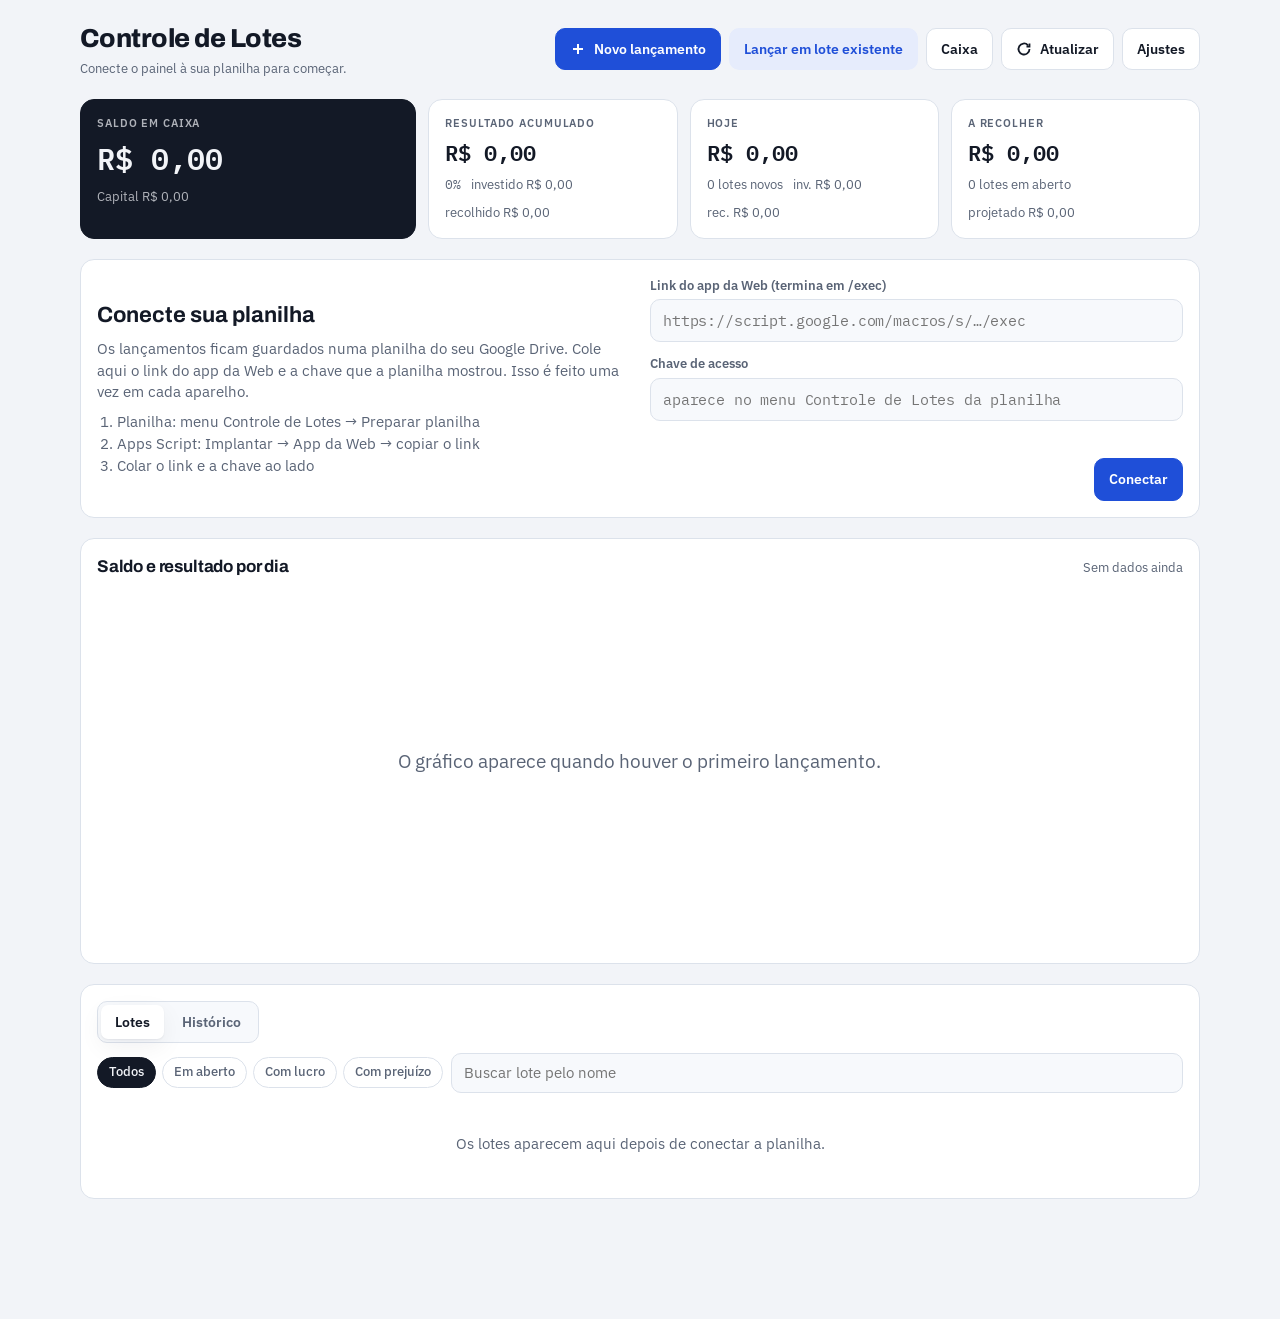
==== index.html @ 52cc8591 "Painel Controle de Lotes (GitHub Pages + Google Planilhas) Co-Authored-By: Claude Opus 5.5 <noreply@" ====
<!doctype html>
<html lang="pt-BR">
<head>
<meta charset="utf-8">
<meta name="viewport" content="width=device-width,initial-scale=1,viewport-fit=cover">
<meta name="theme-color" content="#1F4FD8">
<meta name="apple-mobile-web-app-capable" content="yes">
<meta name="mobile-web-app-capable" content="yes">
<meta name="apple-mobile-web-app-title" content="Lotes">
<title>Controle de Lotes</title>
<link rel="icon" href="data:image/svg+xml,%3Csvg xmlns='http://www.w3.org/2000/svg' viewBox='0 0 32 32'%3E%3Crect width='32' height='32' rx='7' fill='%231F4FD8'/%3E%3Cpath d='M7 22l6-6 4 4 8-9' fill='none' stroke='white' stroke-width='3' stroke-linecap='round' stroke-linejoin='round'/%3E%3C/svg%3E">
<link rel="preconnect" href="https://fonts.googleapis.com">
<link rel="stylesheet" href="https://fonts.googleapis.com/css2?family=Archivo:wght@600;700;800&family=IBM+Plex+Mono:wght@500;600&family=IBM+Plex+Sans:wght@400;500;600&display=swap">
<style>
:root{color-scheme:light;padding-top:env(safe-area-inset-top,0px);padding-bottom:env(safe-area-inset-bottom,0px)}
body{margin:0;font:14px/1.45 system-ui,-apple-system,"Segoe UI",Roboto,sans-serif}
img{max-width:100%}
[hidden]{display:none!important}
a.btn{text-decoration:none;color:var(--ink)}
button:disabled{opacity:.55;cursor:default}

/* Layout: painel de operação — faixa de números no topo, gráfico de caixa, depois lista de lotes / histórico. Ações fixas no rodapé no celular. */
:root{
  --bg:#F2F4F8; --surface:#FFFFFF; --surface-2:#F7F9FC; --ink:#131926; --muted:#5A6476; --line:#DCE2EB;
  --accent:#1F4FD8; --accent-ink:#FFFFFF; --accent-soft:#E6ECFC;
  --pos:#0E865B; --pos-soft:#E2F4EC; --neg:#C5352B; --neg-soft:#FBE8E6; --warn:#A86A12; --warn-soft:#FBF0DC;
  --shadow:0 1px 2px rgba(19,25,38,.06),0 8px 24px rgba(19,25,38,.06);
  --f-display:"Archivo","Helvetica Neue",Arial,sans-serif;
  --f-body:"IBM Plex Sans",-apple-system,"Segoe UI",Roboto,sans-serif;
  --f-num:"IBM Plex Mono",ui-monospace,"SFMono-Regular",Menlo,monospace;
}
@media (prefers-color-scheme:dark){:root:not([data-theme="light"]){
  --bg:#0D1118; --surface:#151B25; --surface-2:#1A212D; --ink:#E6EAF2; --muted:#98A2B5; --line:#273041;
  --accent:#7091FF; --accent-ink:#0D1118; --accent-soft:#1C2744;
  --pos:#3CC690; --pos-soft:#14301F; --neg:#FF6E60; --neg-soft:#3A1A17; --warn:#E3AA45; --warn-soft:#352814;
  --shadow:0 1px 2px rgba(0,0,0,.3),0 8px 24px rgba(0,0,0,.25); color-scheme:dark}}
:root[data-theme="dark"]{
  --bg:#0D1118; --surface:#151B25; --surface-2:#1A212D; --ink:#E6EAF2; --muted:#98A2B5; --line:#273041;
  --accent:#7091FF; --accent-ink:#0D1118; --accent-soft:#1C2744;
  --pos:#3CC690; --pos-soft:#14301F; --neg:#FF6E60; --neg-soft:#3A1A17; --warn:#E3AA45; --warn-soft:#352814;
  --shadow:0 1px 2px rgba(0,0,0,.3),0 8px 24px rgba(0,0,0,.25); color-scheme:dark}
*{box-sizing:border-box}
html,body{background:var(--bg)}
body{color:var(--ink);font-family:var(--f-body);font-size:15px;line-height:1.45;
  padding-left:max(16px,env(safe-area-inset-left,0px));padding-right:max(16px,env(safe-area-inset-right,0px))}
.wrap{max-width:1120px;margin:0 auto;padding-block:20px 120px;display:flex;flex-direction:column;gap:20px}
.num{font-family:var(--f-num);font-variant-numeric:tabular-nums;letter-spacing:-.01em}
.pos{color:var(--pos)} .neg{color:var(--neg)} .muted{color:var(--muted)}
button,input,select{font:inherit;color:inherit}
button{cursor:pointer}
:focus-visible{outline:2px solid var(--accent);outline-offset:2px}

/* header */
header.top{display:flex;align-items:center;justify-content:space-between;gap:12px;flex-wrap:wrap}
.brand h1{font-family:var(--f-display);font-weight:800;font-size:26px;letter-spacing:-.02em;margin:0;text-wrap:balance}
.brand p{margin:2px 0 0;color:var(--muted);font-size:13px}
.actions{display:flex;gap:8px;flex-wrap:wrap}
.btn{border:1px solid var(--line);background:var(--surface);border-radius:10px;padding:10px 14px;font-weight:600;font-size:14px;display:inline-flex;align-items:center;gap:8px;white-space:nowrap}
.btn:hover{border-color:var(--muted)}
.btn.primary{background:var(--accent);border-color:var(--accent);color:var(--accent-ink)}
.btn.primary:hover{filter:brightness(1.08)}
.btn.soft{background:var(--accent-soft);border-color:transparent;color:var(--accent)}
.btn.ghost{background:transparent;border-color:transparent;color:var(--muted)}
.btn.small{padding:6px 10px;font-size:13px;border-radius:8px}
.btn.danger{color:var(--neg);border-color:var(--neg)}
.btn svg{width:16px;height:16px}
.desk-only{display:flex}
@media (max-width:720px){.desk-only{display:none}}

/* KPI band */
.band{display:grid;grid-template-columns:1.35fr 1fr 1fr 1fr;gap:12px}
@media (max-width:900px){.band{grid-template-columns:1fr 1fr}}
.kpi{background:var(--surface);border:1px solid var(--line);border-radius:14px;padding:16px;display:flex;flex-direction:column;gap:6px;min-width:0}
.kpi .lbl{font-size:11px;text-transform:uppercase;letter-spacing:.08em;color:var(--muted);font-weight:600}
.kpi .val{font-family:var(--f-num);font-variant-numeric:tabular-nums;font-size:22px;font-weight:600;overflow-wrap:anywhere}
.kpi .sub{font-size:12.5px;color:var(--muted);display:flex;gap:10px;flex-wrap:wrap}
.kpi.hero{background:var(--ink);color:var(--bg);border-color:var(--ink)}
.kpi.hero .lbl,.kpi.hero .sub{color:color-mix(in srgb,var(--bg) 70%,transparent)}
.kpi.hero .val{font-size:30px}
@media (max-width:900px){.kpi.hero{grid-column:1/-1}}
.pill{display:inline-flex;align-items:center;gap:5px;font-size:11.5px;font-weight:600;padding:3px 8px;border-radius:99px;white-space:nowrap}
.pill::before{content:"";width:6px;height:6px;border-radius:50%;background:currentColor}
.p-pos{background:var(--pos-soft);color:var(--pos)} .p-neg{background:var(--neg-soft);color:var(--neg)}
.p-warn{background:var(--warn-soft);color:var(--warn)} .p-mut{background:var(--surface-2);color:var(--muted);border:1px solid var(--line)}
.p-acc{background:var(--accent-soft);color:var(--accent)}


@media (max-width:900px){.band .kpi:last-child{grid-column:1/-1}}
@media (max-width:520px){.kpi .val{font-size:18px;white-space:nowrap}.kpi.hero .val{font-size:28px}.kpi{padding:14px}}
/* panels */
.panel{background:var(--surface);border:1px solid var(--line);border-radius:14px;padding:16px;min-width:0}
.panel-h{display:flex;align-items:baseline;justify-content:space-between;gap:12px;flex-wrap:wrap;margin-bottom:10px}
.panel-h h2{font-family:var(--f-display);font-size:17px;font-weight:700;margin:0;letter-spacing:-.01em}
.caption{font-size:13px;color:var(--muted)}
.caption b{color:var(--ink);font-weight:600}
#chart{width:100%;height:auto;display:block;touch-action:pan-y}
#chart text{font-family:var(--f-num);font-size:10.5px;fill:var(--muted)}

/* tabs + filters */
.tabs{display:flex;gap:4px;background:var(--surface-2);border:1px solid var(--line);border-radius:10px;padding:3px}
.tabs button{border:0;background:transparent;padding:7px 14px;border-radius:7px;font-weight:600;font-size:14px;color:var(--muted)}
.tabs button[aria-selected="true"]{background:var(--surface);color:var(--ink);box-shadow:var(--shadow)}
.toolbar{display:flex;gap:8px;flex-wrap:wrap;align-items:center;margin-bottom:12px}
.chips{display:flex;gap:6px;flex-wrap:wrap}
.chip{border:1px solid var(--line);background:var(--surface);border-radius:99px;padding:5px 11px;font-size:13px;font-weight:500;color:var(--muted)}
.chip[aria-pressed="true"]{background:var(--ink);border-color:var(--ink);color:var(--bg)}
.search{flex:1;min-width:160px;border:1px solid var(--line);background:var(--surface-2);border-radius:10px;padding:8px 12px}

/* lote rows */
.lotes{display:flex;flex-direction:column}
.lote{display:grid;grid-template-columns:minmax(0,1.4fr) minmax(0,1.6fr) 120px 110px;gap:14px;align-items:center;padding:12px 4px;border-top:1px solid var(--line);background:none;border-left:0;border-right:0;border-bottom:0;text-align:left;width:100%}
.lote:first-child{border-top:0}
.lote:hover{background:var(--surface-2)}
.lote .nm{font-family:var(--f-num);font-weight:600;font-size:15px;overflow-wrap:anywhere}
.lote .meta{font-size:12.5px;color:var(--muted)}
.flow{display:flex;flex-direction:column;gap:6px;min-width:0}
.flow .nums{display:flex;justify-content:space-between;gap:8px;font-size:13px}
.bar{height:6px;border-radius:99px;background:var(--surface-2);border:1px solid var(--line);overflow:hidden;position:relative}
.bar i{position:absolute;inset:0 auto 0 0;background:var(--accent);border-radius:99px}
.bar i.over{background:var(--pos)}
.bar i.fc{background:repeating-linear-gradient(45deg,var(--warn) 0 4px,transparent 4px 7px);opacity:.7}
.lote .res{text-align:right;font-family:var(--f-num);font-weight:600}
.lote .res small{display:block;font-size:11.5px;font-weight:500;color:var(--muted)}
.lote .st{text-align:right}
@media (max-width:720px){
  .lote{grid-template-columns:minmax(0,1fr) auto;row-gap:8px}
  .lote .flow{grid-column:1/-1;order:3}
  .lote .st{order:2}
  .lote .res{display:none}
}

/* history */
.day{border-top:1px solid var(--line);padding-top:10px;margin-top:10px}
.day:first-child{border-top:0;margin-top:0;padding-top:0}
.day-h{display:flex;justify-content:space-between;gap:8px;flex-wrap:wrap;align-items:baseline;margin-bottom:6px}
.day-h strong{font-family:var(--f-num);font-size:14px;letter-spacing:.04em}
.day-h span{font-size:12.5px;color:var(--muted)}
.ent{display:grid;grid-template-columns:110px minmax(0,1fr) auto auto;gap:10px;align-items:center;padding:7px 0;font-size:14px}
.ent .who{min-width:0;overflow-wrap:anywhere}
.ent .who b{font-family:var(--f-num);font-weight:600}
.ent .who span{color:var(--muted);font-size:12.5px}
.ent .v{font-family:var(--f-num);font-weight:600;text-align:right;white-space:nowrap}
.ent .ops{display:flex;gap:4px;justify-content:flex-end}
.ent.prev{opacity:.85}
.ent.prev .v{font-style:italic}
@media (max-width:620px){.ent{grid-template-columns:minmax(0,1fr) auto}.ent .tp{grid-column:1/-1}.ent .ops{grid-column:1/-1}}

.empty{padding:28px 12px;text-align:center;color:var(--muted)}
.empty h3{font-family:var(--f-display);color:var(--ink);margin:0 0 6px;font-size:18px}
.empty p{margin:0 auto 14px;max-width:44ch}
.welcome{display:grid;grid-template-columns:1fr 1fr;gap:20px;align-items:center}
@media (max-width:720px){.welcome{grid-template-columns:1fr}}
.welcome h2{font-family:var(--f-display);font-size:22px;margin:0 0 6px}
.welcome ol{margin:8px 0 0;padding-left:20px;color:var(--muted)}
.notice{border:1px solid var(--warn);background:var(--warn-soft);color:var(--ink);border-radius:12px;padding:10px 14px;font-size:14px}

/* forms / modal */
.overlay{position:fixed;inset:0;background:color-mix(in srgb,#000 45%,transparent);display:flex;align-items:center;justify-content:center;z-index:50;
  padding:max(16px,env(safe-area-inset-top,0px)) max(16px,env(safe-area-inset-right,0px)) max(16px,env(safe-area-inset-bottom,0px)) max(16px,env(safe-area-inset-left,0px))}
.sheet{background:var(--surface);border-radius:16px;width:100%;max-width:520px;max-height:100%;overflow:auto;box-shadow:0 20px 60px rgba(0,0,0,.3);border:1px solid var(--line)}
@media (max-width:620px){.overlay{align-items:flex-end;padding:0}.sheet{border-radius:18px 18px 0 0;max-height:92%;padding-bottom:env(safe-area-inset-bottom,0px)}}
.sheet-h{display:flex;justify-content:space-between;align-items:center;gap:8px;padding:16px 18px 6px}
.sheet-h h2{font-family:var(--f-display);font-size:19px;margin:0}
.sheet-b{padding:8px 18px 18px;display:flex;flex-direction:column;gap:14px}
.field{display:flex;flex-direction:column;gap:5px;min-width:0}
.field label,.field .lab{font-size:12.5px;font-weight:600;color:var(--muted)}
.field input,.field select{border:1px solid var(--line);background:var(--surface-2);border-radius:10px;padding:10px 12px;width:100%;min-width:0}
.field input.num{font-family:var(--f-num)}
.row2{display:grid;grid-template-columns:1fr 1fr;gap:10px}
.seg{display:flex;background:var(--surface-2);border:1px solid var(--line);border-radius:10px;padding:3px;gap:3px}
.seg label{position:relative;flex:1;text-align:center;padding:8px 6px;border-radius:7px;font-weight:600;font-size:13.5px;color:var(--muted);cursor:pointer}
.seg input{position:absolute;opacity:0;pointer-events:none}
.seg label:has(input:checked){background:var(--surface);color:var(--ink);box-shadow:var(--shadow)}
.seg label:has(input:focus-visible){outline:2px solid var(--accent)}
.total{display:flex;justify-content:space-between;align-items:baseline;background:var(--accent-soft);border-radius:10px;padding:10px 12px;font-size:13.5px}
.total b{font-family:var(--f-num);font-size:18px;color:var(--accent)}
.err{color:var(--neg);font-size:13px;min-height:1em}
.hint{font-size:12.5px;color:var(--muted)}
details.opt{border:1px dashed var(--line);border-radius:10px;padding:10px 12px}
details.opt summary{cursor:pointer;font-weight:600;font-size:13.5px}
details.opt[open] summary{margin-bottom:10px}
.sheet-f{display:flex;gap:8px;justify-content:flex-end;flex-wrap:wrap}
.dstats{display:grid;grid-template-columns:repeat(3,1fr);gap:8px}
.dstats div{background:var(--surface-2);border:1px solid var(--line);border-radius:10px;padding:8px 10px;min-width:0}
.dstats span{display:block;font-size:11px;text-transform:uppercase;letter-spacing:.07em;color:var(--muted);font-weight:600}
.dstats b{font-family:var(--f-num);font-size:15px;overflow-wrap:anywhere}

/* mobile action bar + toast */
.mbar{position:fixed;left:0;right:0;bottom:0;z-index:20;display:none;gap:8px;background:var(--surface);border-top:1px solid var(--line);
  padding:10px max(16px,env(safe-area-inset-right,0px)) calc(10px + env(safe-area-inset-bottom,0px)) max(16px,env(safe-area-inset-left,0px))}
.mbar .btn{flex:1;justify-content:center}
@media (max-width:720px){.mbar{display:flex}}
.toast{position:fixed;left:50%;transform:translateX(-50%);bottom:calc(24px + env(safe-area-inset-bottom,0px));z-index:60;background:var(--ink);color:var(--bg);padding:10px 16px;border-radius:10px;font-size:14px;box-shadow:var(--shadow);max-width:calc(100% - 32px)}
@media (max-width:720px){.toast{bottom:calc(80px + env(safe-area-inset-bottom,0px))}}
@media (prefers-reduced-motion:no-preference){.sheet{animation:up .18s ease-out}@keyframes up{from{transform:translateY(12px);opacity:.6}}}
</style>
</head>
<body>

<div class="wrap">
  <header class="top">
    <div class="brand">
      <h1>Controle de Lotes</h1>
      <p id="sub">Abrindo…</p>
    </div>
    <div class="actions">
      <button class="btn primary desk-only" data-act="novo"><svg viewBox="0 0 16 16" fill="none" stroke="currentColor" stroke-width="2"><path d="M8 3v10M3 8h10"/></svg>Novo lançamento</button>
      <button class="btn soft desk-only" data-act="lancar">Lançar em lote existente</button>
      <button class="btn" data-act="caixa">Caixa</button>
      <button class="btn" data-act="sync" aria-label="Atualizar dados da planilha" title="Atualizar"><svg viewBox="0 0 16 16" fill="none" stroke="currentColor" stroke-width="1.8"><path d="M13.5 8a5.5 5.5 0 1 1-1.6-3.9M13.5 2.5v3h-3"/></svg>Atualizar</button>
      <button class="btn" data-act="config" aria-label="Capital inicial, planilha e exportação">Ajustes</button>
    </div>
  </header>

  <div id="notice" class="notice" hidden></div>

  <section class="band" id="band" aria-label="Resumo">
    <div class="kpi hero"><span class="lbl">Saldo em caixa</span><span class="val" id="k-saldo">—</span><span class="sub" id="k-saldo-s">Capital + recolhido − investido</span></div>
    <div class="kpi"><span class="lbl">Resultado acumulado</span><span class="val" id="k-res">—</span><span class="sub" id="k-res-s"></span></div>
    <div class="kpi"><span class="lbl">Hoje</span><span class="val" id="k-hoje">—</span><span class="sub" id="k-hoje-s"></span></div>
    <div class="kpi"><span class="lbl">A recolher</span><span class="val" id="k-prev">—</span><span class="sub" id="k-prev-s"></span></div>
  </section>

  <section class="panel" id="welcome" hidden></section>

  <section class="panel">
    <div class="panel-h"><h2>Saldo e resultado por dia</h2><span class="caption" id="cap">—</span></div>
    <svg id="chart" viewBox="0 0 760 250" role="img" aria-label="Gráfico do saldo em caixa e do resultado de cada dia"></svg>
  </section>

  <section class="panel">
    <div class="panel-h">
      <div class="tabs" role="tablist">
        <button role="tab" id="tab-lotes" aria-selected="true" data-tab="lotes">Lotes</button>
        <button role="tab" id="tab-hist" aria-selected="false" data-tab="hist">Histórico</button>
      </div>
      <span class="caption" id="list-cap"></span>
    </div>
    <div id="view-lotes">
      <div class="toolbar">
        <div class="chips" id="chips">
          <button class="chip" data-f="todos" aria-pressed="true">Todos</button>
          <button class="chip" data-f="aberto" aria-pressed="false">Em aberto</button>
          <button class="chip" data-f="lucro" aria-pressed="false">Com lucro</button>
          <button class="chip" data-f="prej" aria-pressed="false">Com prejuízo</button>
        </div>
        <input class="search" id="q" type="search" placeholder="Buscar lote pelo nome" autocomplete="off">
      </div>
      <div class="lotes" id="lotes"></div>
    </div>
    <div id="view-hist" hidden><div id="hist"></div></div>
  </section>
</div>

<nav class="mbar">
  <button class="btn primary" data-act="novo">Novo lançamento</button>
  <button class="btn soft" data-act="lancar">Lote existente</button>
</nav>

<div id="modal-root"></div>
<div id="toast" class="toast" hidden role="status"></div>

<script>
(() => {
const MES=["JAN","FEV","MAR","ABR","MAI","JUN","JUL","AGO","SET","OUT","NOV","DEZ"];
const $=s=>document.querySelector(s);
const esc=s=>String(s??"").replace(/[&<>"']/g,c=>({"&":"&amp;","<":"&lt;",">":"&gt;",'"':"&quot;","'":"&#39;"}[c]));
const BRL=new Intl.NumberFormat("pt-BR",{style:"currency",currency:"BRL"});
const money=v=>BRL.format(v||0).replace(/ /g," ");
const signed=v=>(v>0?"+":v<0?"−":"")+money(Math.abs(v));
const pct=v=>(v>0?"+":v<0?"−":"")+Math.abs(v*100).toLocaleString("pt-BR",{maximumFractionDigits:1})+"%";
const cls=v=>v>0?"pos":v<0?"neg":"";
function todayISO(){const d=new Date();return d.getFullYear()+"-"+String(d.getMonth()+1).padStart(2,"0")+"-"+String(d.getDate()).padStart(2,"0")}
function addDays(iso,n){const [y,m,d]=iso.split("-").map(Number);const t=new Date(y,m-1,d+n);return t.getFullYear()+"-"+String(t.getMonth()+1).padStart(2,"0")+"-"+String(t.getDate()).padStart(2,"0")}
function dayLbl(iso,withYear){if(!iso)return"—";const [y,m,d]=iso.split("-");const cur=String(new Date().getFullYear());return d+" "+MES[+m-1]+((withYear||y!==cur)?" "+y.slice(2):"")}
function parseMoney(s){s=String(s??"").replace(/[R$\s]/g,"");if(!s)return NaN;if(s.includes(","))s=s.replace(/\./g,"").replace(",",".");return Number(s)}
function parseInt0(s){return Number(String(s??"").replace(/\D/g,""))}
function hhmm(){const d=new Date();return String(d.getHours()).padStart(2,"0")+":"+String(d.getMinutes()).padStart(2,"0")}

/* ---------- conexão com a planilha ---------- */
const store={get(k){try{return localStorage.getItem(k)}catch(_){return null}},set(k,v){try{localStorage.setItem(k,v)}catch(_){}},del(k){try{localStorage.removeItem(k)}catch(_){}}};
const CONN={url:store.get("cl_url")||"",chave:store.get("cl_chave")||""};
const S={config:null,lotes:new Map(),lanc:new Map(),loaded:false,tab:"lotes",filter:"todos",q:"",planilha:"",busy:false,syncedAt:null};

async function api(acao,dados){
  if(!CONN.url||!CONN.chave)throw new Error("Painel ainda não conectado à planilha.");
  let r;
  try{r=await fetch(CONN.url,{method:"POST",body:JSON.stringify({chave:CONN.chave,acao,dados:dados||{}})})}
  catch(_){throw new Error("Sem conexão com a planilha. Verifique a internet e o link do app.")}
  let j;try{j=await r.json()}catch(_){throw new Error("A planilha respondeu de um jeito inesperado. Confira se o link termina em /exec e se o acesso está como “Qualquer pessoa”.")}
  if(!j.ok){const e=new Error(j.erro||"Erro na planilha.");e.codigo=j.codigo;throw e}
  applyData(j.dados);return j;
}
function applyData(d){
  S.config=d.config||null;
  S.lotes=new Map((d.lotes||[]).map(l=>[l.id,l]));
  S.lanc=new Map((d.lanc||[]).map(e=>[e.id,e]));
  S.planilha=d.planilha||"";S.loaded=true;S.syncedAt=hhmm();
  render();
}
async function refresh(silent){
  if(!CONN.url||S.busy)return;
  try{await api("listar")}catch(e){if(!silent)toast(e.message);if(e.codigo==="chave"){S.loaded=false;render()}}
}

/* ---------- toast ---------- */
let tT;function toast(msg,ms){const t=$("#toast");t.textContent=msg;t.hidden=false;clearTimeout(tT);tT=setTimeout(()=>t.hidden=true,ms||2800)}

/* ---------- cálculo ---------- */
function compute(){
  const lots=new Map();
  for(const [id,l] of S.lotes) lots.set(id,{...l,id,inv:0,rec:0,prev:0,rodadas:0,ops:0,last:l.data,ents:[]});
  const T={capital:Number(S.config?.capital)||0,inicio:S.config?.inicio||null,inv:0,rec:0,prev:0,ap:0,ret:0};
  const byDay=new Map();
  const day=d=>{if(!byDay.has(d))byDay.set(d,{inv:0,rec:0,ap:0,ret:0,prev:0,lotes:0});return byDay.get(d)};
  for(const [id,e] of S.lanc){
    const v=Number(e.valor)||0, real=e.status!=="previsto", L=lots.get(e.loteId);
    if(L){L.ents.push({...e,id});if(e.data>L.last)L.last=e.data}
    if(e.tipo==="investimento"){T.inv+=v;day(e.data).inv+=v;if(L){L.inv+=v;L.rodadas++;L.ops+=Number(e.qtd)||0}}
    else if(e.tipo==="recolhimento"){ if(real){T.rec+=v;day(e.data).rec+=v;if(L)L.rec+=v} else {T.prev+=v;day(e.data).prev+=v;if(L)L.prev+=v} }
    else if(e.tipo==="aporte"&&real){T.ap+=v;day(e.data).ap+=v}
    else if(e.tipo==="retirada"&&real){T.ret+=v;day(e.data).ret+=v}
  }
  for(const L of lots.values()){
    L.res=L.rec-L.inv; L.roi=L.inv?L.res/L.inv:0;
    L.st=L.prev>0?"recolher":L.rec===0?"aguardando":L.res>=0?"lucro":"prejuizo";
    L.ents.sort((a,b)=>a.data<b.data?-1:a.data>b.data?1:(a.createdAt||0)-(b.createdAt||0));
    if(L.data) day(L.data).lotes++;
  }
  T.res=T.rec-T.inv; T.roi=T.inv?T.res/T.inv:0; T.saldo=T.capital+T.ap-T.ret-T.inv+T.rec;
  const dates=[...byDay.keys()].sort(); const today=todayISO();
  let start=T.inicio||dates[0]||null; if(dates[0]&&start&&dates[0]<start)start=dates[0];
  const series=[];
  if(start){
    let end=today; const realDates=dates.filter(d=>{const x=byDay.get(d);return x.inv||x.rec||x.ap||x.ret}); if(realDates.length&&realDates[realDates.length-1]>end)end=realDates[realDates.length-1];
    let saldo=T.capital, d=start, guard=0;
    while(d<=end&&guard<4000){const x=byDay.get(d)||{inv:0,rec:0,ap:0,ret:0,prev:0,lotes:0};saldo+=x.ap-x.ret-x.inv+x.rec;series.push({d,res:x.rec-x.inv,saldo,...x});d=addDays(d,1);guard++}
  }
  return {lots,T,byDay,series,today};
}

/* ---------- render ---------- */
const ST={recolher:["A recolher","p-warn"],aguardando:["Aguardando","p-mut"],lucro:["Lucro","p-pos"],prejuizo:["Prejuízo","p-neg"]};
function render(){
  const C=compute(); S.C=C;
  const connected=!!(CONN.url&&CONN.chave);
  const {T,lots,today}=C;
  $("#sub").textContent=!connected?"Conecte o painel à sua planilha para começar.":!S.loaded?"Carregando a planilha…":`${lots.size} ${lots.size===1?"lote":"lotes"} · hoje é ${dayLbl(today,true)} · atualizado às ${S.syncedAt}`;
  $("#k-saldo").textContent=money(T.saldo);
  $("#k-saldo-s").innerHTML=`Capital ${money(T.capital)}${T.ap?` · aportes ${money(T.ap)}`:""}${T.ret?` · retiradas ${money(T.ret)}`:""}`;
  const kr=$("#k-res");kr.textContent=signed(T.res);kr.className="val "+cls(T.res);
  $("#k-res-s").innerHTML=`<span class="num ${cls(T.roi)}">${pct(T.roi)}</span><span>investido ${money(T.inv)}</span><span>recolhido ${money(T.rec)}</span>`;
  const td=C.byDay.get(today)||{inv:0,rec:0,lotes:0};const hr=td.rec-td.inv;
  const kh=$("#k-hoje");kh.textContent=signed(hr);kh.className="val "+cls(hr);
  $("#k-hoje-s").innerHTML=`<span>${td.lotes} ${td.lotes===1?"lote novo":"lotes novos"}</span><span>inv. ${money(td.inv)}</span><span>rec. ${money(td.rec)}</span>`;
  const open=[...lots.values()].filter(l=>l.st==="recolher"||l.st==="aguardando").length;
  $("#k-prev").textContent=money(T.prev);
  $("#k-prev-s").innerHTML=`<span>${open} ${open===1?"lote em aberto":"lotes em aberto"}</span><span>projetado ${money(T.saldo+T.prev)}</span>`;
  renderWelcome(connected,C);
  renderChart(C.series);
  renderLotes(C); renderHist(C);
}

function formConexao(){return `<form id="fx" novalidate style="display:flex;flex-direction:column;gap:12px">
  <div class="field"><label for="x-url">Link do app da Web (termina em /exec)</label><input id="x-url" class="num" placeholder="https://script.google.com/macros/s/…/exec" value="${esc(CONN.url)}" autocomplete="off"></div>
  <div class="field"><label for="x-chave">Chave de acesso</label><input id="x-chave" class="num" placeholder="aparece no menu Controle de Lotes da planilha" value="${esc(CONN.chave)}" autocomplete="off"></div>
  <div class="err" id="x-err"></div><div class="sheet-f"><button class="btn primary" type="submit">Conectar</button></div></form>`}
async function conectar(form){
  const url=form.querySelector("#x-url").value.trim(),chave=form.querySelector("#x-chave").value.trim(),err=form.querySelector("#x-err");
  if(!/^https:\/\/script\.google(usercontent)?\.com\/.+\/exec$/.test(url))return err.textContent="Cole o link do app da Web. Ele começa com https://script.google.com e termina em /exec.",false;
  if(!chave)return err.textContent="Cole a chave de acesso.",false;
  const old={...CONN};CONN.url=url;CONN.chave=chave;
  const btn=form.querySelector("button[type=submit]");btn.disabled=true;btn.textContent="Conectando…";
  try{await api("listar");store.set("cl_url",url);store.set("cl_chave",chave);toast("Painel conectado à planilha");return true}
  catch(e){CONN.url=old.url;CONN.chave=old.chave;err.textContent=e.message;return false}
  finally{btn.disabled=false;btn.textContent="Conectar"}
}

function renderWelcome(connected,C){
  const w=$("#welcome");
  if(!connected){w.hidden=false;w.innerHTML=`<div class="welcome"><div><h2>Conecte sua planilha</h2>
    <p class="muted" style="margin:0">Os lançamentos ficam guardados numa planilha do seu Google Drive. Cole aqui o link do app da Web e a chave que a planilha mostrou. Isso é feito uma vez em cada aparelho.</p>
    <ol><li>Planilha: menu Controle de Lotes → Preparar planilha</li><li>Apps Script: Implantar → App da Web → copiar o link</li><li>Colar o link e a chave ao lado</li></ol></div><div>${formConexao()}</div></div>`;return}
  if(!S.loaded){w.hidden=true;return}
  const noCap=!S.config, noLots=C.lots.size===0;
  if(!noCap&&!noLots){w.hidden=true;return}
  w.hidden=false;
  w.innerHTML=`<div class="welcome"><div><h2>${noCap?"Comece pelo capital inicial":"Agora crie o seu primeiro lote"}</h2>
    <p class="muted" style="margin:0">${noCap?"É o dinheiro com que você começa. Depois disso, cada lote que você criar sai do caixa e cada recolhimento volta para ele.":"Dê um nome ao lote, informe quantas operações e o valor de cada uma. Os recolhimentos você lança depois, escolhendo o lote."}</p>
    <ol><li>Capital inicial</li><li>Novo lançamento: cria o lote com o nome que você quiser</li><li>Lote existente: recolhimento ou nova rodada</li></ol></div>
    <div>${noCap?formCapital(true):`<button class="btn primary" data-act="novo">Criar primeiro lote</button>`}</div></div>`;
}

function renderLotes(C){
  const box=$("#lotes");
  if(!S.loaded){box.innerHTML=`<div class="empty">${CONN.url?"Carregando lotes…":"Os lotes aparecem aqui depois de conectar a planilha."}</div>`;$("#list-cap").textContent="";return}
  let arr=[...C.lots.values()];
  const total=arr.length;
  const f=S.filter,q=S.q.trim().toLowerCase();
  arr=arr.filter(l=>(f==="todos")||(f==="aberto"&&(l.st==="recolher"||l.st==="aguardando"))||(f==="lucro"&&l.rec>0&&l.res>0)||(f==="prej"&&l.rec>0&&l.res<0));
  if(q)arr=arr.filter(l=>String(l.nome).toLowerCase().includes(q));
  arr.sort((a,b)=>a.last<b.last?1:a.last>b.last?-1:(b.createdAt||0)-(a.createdAt||0));
  if(S.tab==="lotes")$("#list-cap").textContent=`${arr.length} de ${total}`;
  if(!total){box.innerHTML=`<div class="empty"><h3>Nenhum lote ainda</h3><p>Use “Novo lançamento” para criar um lote com o nome que você escolher.</p><button class="btn primary" data-act="novo">Novo lançamento</button></div>`;return}
  if(!arr.length){box.innerHTML=`<div class="empty">Nenhum lote nesse filtro.</div>`;return}
  box.innerHTML=arr.map(l=>{
    const max=Math.max(l.inv,l.rec+l.prev,1);
    const wr=Math.min(100,l.rec/max*100), wp=Math.min(100-wr,l.prev/max*100), winv=l.inv/max*100;
    const [stl,stc]=ST[l.st];
    return `<button class="lote" data-lote="${esc(l.id)}">
      <div style="min-width:0"><div class="nm">${esc(l.nome)}</div>
        <div class="meta">${dayLbl(l.data)} · ${l.rodadas} ${l.rodadas===1?"rodada":"rodadas"}${l.ops?` · ${l.ops.toLocaleString("pt-BR")} op.`:""}</div></div>
      <div class="flow"><div class="nums"><span class="muted">Investido <span class="num" style="color:var(--ink)">${money(l.inv)}</span></span><span class="muted">Recolhido <span class="num" style="color:var(--ink)">${money(l.rec)}</span></span></div>
        <div class="bar" title="Recolhido em relação ao investido"><i class="${l.rec>=l.inv&&l.inv>0?"over":""}" style="width:${wr}%"></i>${wp?`<i class="fc" style="left:${wr}%;width:${wp}%"></i>`:""}${l.rec+l.prev>l.inv?`<span style="position:absolute;top:-2px;bottom:-2px;left:${winv}%;width:2px;background:var(--ink)"></span>`:""}</div></div>
      <div class="res ${cls(l.res)}">${l.rec?signed(l.res):"—"}<small>${l.rec?pct(l.roi):"sem retorno"}</small></div>
      <div class="st"><span class="pill ${stc}">${stl}</span></div></button>`}).join("");
}

const TP={investimento:["Investimento","p-acc"],recolhimento:["Recolhimento","p-pos"],aporte:["Aporte","p-mut"],retirada:["Retirada","p-neg"]};
function entRow(e,showLote){
  const L=S.lotes.get(e.loteId);const prev=e.status==="previsto";
  const [tl,tc]=prev?["Previsto","p-warn"]:TP[e.tipo]||["?","p-mut"];
  const sign=(e.tipo==="investimento"||e.tipo==="retirada")?-1:1;
  const det=e.tipo==="investimento"?(e.qtd&&e.valorOp?`${Number(e.qtd).toLocaleString("pt-BR")} × ${money(e.valorOp)}`:"valor total"):e.tipo==="recolhimento"?(prev?"recolhimento previsto":"recolhimento"):(e.obs||"");
  return `<div class="ent ${prev?"prev":""}">
    <span class="tp"><span class="pill ${tc}">${tl}</span></span>
    <div class="who">${showLote?(L?`<b>${esc(L.nome)}</b> `:(e.loteId?`<b class="muted">lote excluído</b> `:"<b>Caixa</b> ")):`<b class="num">${dayLbl(e.data)}</b> `}<span>${esc(det)}${e.obs&&e.tipo!=="aporte"&&e.tipo!=="retirada"?" · "+esc(e.obs):""}</span></div>
    <span class="v ${prev?"":sign>0?"pos":"neg"}">${prev?"":sign>0?"+":"−"}${money(e.valor)}</span>
    <span class="ops">${prev?`<button class="btn small soft" data-act="receber" data-id="${esc(e.id)}">Recebido</button>`:""}<button class="btn small ghost" data-act="del" data-id="${esc(e.id)}">Excluir</button></span></div>`;
}
function renderHist(C){
  const box=$("#hist");
  if(!S.loaded){box.innerHTML=`<div class="empty">${CONN.url?"Carregando histórico…":"O histórico aparece aqui depois de conectar a planilha."}</div>`;return}
  const all=[...S.lanc.values()];
  if(S.tab==="hist")$("#list-cap").textContent=`${all.length} lançamentos`;
  if(!all.length){box.innerHTML=`<div class="empty"><h3>Sem lançamentos</h3><p>Tudo o que você lançar aparece aqui, dia a dia.</p></div>`;return}
  const g=new Map();for(const e of all){if(!g.has(e.data))g.set(e.data,[]);g.get(e.data).push(e)}
  const days=[...g.keys()].sort().reverse();
  box.innerHTML=days.map(d=>{const es=g.get(d).sort((a,b)=>(a.createdAt||0)-(b.createdAt||0));const x=C.byDay.get(d)||{inv:0,rec:0};const r=x.rec-x.inv;
    return `<div class="day"><div class="day-h"><strong>${dayLbl(d,true)}</strong><span>investido ${money(x.inv)} · recolhido ${money(x.rec)} · <b class="num ${cls(r)}">${signed(r)}</b></span></div>${es.map(e=>entRow(e,true)).join("")}</div>`}).join("");
}

/* ---------- gráfico ---------- */
let CH=null;
function compact(v){const a=Math.abs(v);const s=v<0?"−":"";if(a>=1e6)return s+"R$ "+(a/1e6).toLocaleString("pt-BR",{maximumFractionDigits:1})+" mi";if(a>=1e3)return s+"R$ "+(a/1e3).toLocaleString("pt-BR",{maximumFractionDigits:1})+" mil";return s+"R$ "+Math.round(a)}
function renderChart(series){
  const svg=$("#chart");const cw=svg.getBoundingClientRect().width||760;const W=Math.round(Math.max(330,Math.min(760,cw))),H=250,L=84,R=12,T1=14,H1=130,G=22,H2=60;svg.setAttribute("viewBox",`0 0 ${W} ${H}`);
  const data=series.slice(-45);CH={data,L,R,W};
  if(!data.length){svg.innerHTML=`<text x="${W/2}" y="${H/2}" text-anchor="middle" style="font-family:var(--f-body);font-size:13px">O gráfico aparece quando houver o primeiro lançamento.</text>`;$("#cap").textContent="Sem dados ainda";return}
  const n=data.length,iw=W-L-R,step=iw/Math.max(n,1),x=i=>L+step*(i+.5);
  let mn=Math.min(...data.map(p=>p.saldo)),mx=Math.max(...data.map(p=>p.saldo));if(mn===mx){mn-=Math.max(1,Math.abs(mn)*.1);mx+=Math.max(1,Math.abs(mx)*.1)}
  const pad=(mx-mn)*.12;mn-=pad;mx+=pad;const y1=v=>T1+H1-(v-mn)/(mx-mn)*H1;
  const am=Math.max(1,...data.map(p=>Math.abs(p.res)));const z=T1+H1+G+H2/2;const y2=v=>z-v/am*(H2/2);
  const line=data.map((p,i)=>(i?"L":"M")+x(i).toFixed(1)+" "+y1(p.saldo).toFixed(1)).join(" ");
  const area=line+` L${x(n-1).toFixed(1)} ${T1+H1} L${x(0).toFixed(1)} ${T1+H1} Z`;
  const grid=[0,.5,1].map(t=>{const v=mn+(mx-mn)*(1-t);const yy=T1+H1*t;return `<line x1="${L}" x2="${W-R}" y1="${yy}" y2="${yy}" stroke="var(--line)" stroke-dasharray="${t===1?"0":"3 4"}"/><text x="${L-8}" y="${yy+3.5}" text-anchor="end">${compact(v)}</text>`}).join("");
  const bw=Math.max(2,Math.min(14,step*.62));
  const bars=data.map((p,i)=>p.res?`<rect x="${(x(i)-bw/2).toFixed(1)}" y="${Math.min(z,y2(p.res)).toFixed(1)}" width="${bw.toFixed(1)}" height="${Math.max(1,Math.abs(y2(p.res)-z)).toFixed(1)}" rx="2" fill="${p.res>0?"var(--pos)":"var(--neg)"}"/>`:"").join("");
  const idx=(n>=7?[0,Math.floor((n-1)/2),n-1]:[0,n-1]).filter((v,i,a)=>a.indexOf(v)===i);
  const xl=idx.map(i=>`<text x="${x(i)}" y="${H-6}" text-anchor="${n===1?"middle":i===0?"start":i===n-1?"end":"middle"}">${dayLbl(data[i].d)}</text>`).join("");
  const last=data[n-1];
  svg.innerHTML=`<defs><linearGradient id="ga" x1="0" y1="0" x2="0" y2="1"><stop offset="0" stop-color="var(--accent)" stop-opacity=".22"/><stop offset="1" stop-color="var(--accent)" stop-opacity="0"/></linearGradient></defs>
   ${grid}<path d="${area}" fill="url(#ga)"/><path d="${line}" fill="none" stroke="var(--accent)" stroke-width="2.2" stroke-linejoin="round"/>
   <circle cx="${x(n-1)}" cy="${y1(last.saldo)}" r="4.5" fill="var(--accent)" stroke="var(--surface)" stroke-width="2"/>
   <text x="${L-8}" y="${z+3.5}" text-anchor="end">0</text><line x1="${L}" x2="${W-R}" y1="${z}" y2="${z}" stroke="var(--line)"/>
   <text x="${L-8}" y="${T1+H1+G-6}" text-anchor="end" style="font-family:var(--f-body);font-size:9px;letter-spacing:.06em">RESULTADO</text>
   ${bars}${xl}<line id="guide" x1="0" x2="0" y1="${T1}" y2="${T1+H1+G+H2}" stroke="var(--muted)" stroke-dasharray="2 3" visibility="hidden"/>`;
  setCap(n-1);
}
function setCap(i){const p=CH?.data[i];if(!p)return;$("#cap").innerHTML=`<b class="num">${dayLbl(p.d,true)}</b> · saldo <b class="num">${money(p.saldo)}</b> · dia <b class="num ${cls(p.res)}">${signed(p.res)}</b>`}
$("#chart").addEventListener("pointermove",ev=>{if(!CH||!CH.data.length)return;const svg=ev.currentTarget,r=svg.getBoundingClientRect();const vx=(ev.clientX-r.left)/r.width*CH.W;const step=(CH.W-CH.L-CH.R)/CH.data.length;let i=Math.floor((vx-CH.L)/step);i=Math.max(0,Math.min(CH.data.length-1,i));const g=svg.querySelector("#guide");const gx=CH.L+step*(i+.5);g.setAttribute("x1",gx);g.setAttribute("x2",gx);g.setAttribute("visibility","visible");setCap(i)});
let rT;window.addEventListener("resize",()=>{clearTimeout(rT);rT=setTimeout(()=>{if(S.C)renderChart(S.C.series)},150)});
$("#chart").addEventListener("pointerleave",()=>{const g=$("#guide");if(g)g.setAttribute("visibility","hidden");if(CH)setCap(CH.data.length-1)});

/* ---------- formulários ---------- */
function modal(title,body,onMount){
  const root=$("#modal-root");
  root.innerHTML=`<div class="overlay" data-close="1"><div class="sheet" role="dialog" aria-modal="true" aria-labelledby="mt"><div class="sheet-h"><h2 id="mt">${esc(title)}</h2><button class="btn ghost small" data-close="1" aria-label="Fechar">Fechar</button></div><div class="sheet-b">${body}</div></div></div>`;
  onMount&&onMount(root);
  const f=root.querySelector("input:not([type=radio]):not([type=hidden]),select");f&&setTimeout(()=>f.focus(),30);
}
function closeModal(){$("#modal-root").innerHTML=""}
function invFields(prefix){return `
  <div class="seg" role="radiogroup" aria-label="Como informar o valor">
    <label><input type="radio" name="${prefix}-modo" value="ops" checked>Qtd × valor</label>
    <label><input type="radio" name="${prefix}-modo" value="tot">Valor total</label></div>
  <div class="row2" data-modo="ops"><div class="field"><label for="${prefix}-qtd">Qtd de operações</label><input id="${prefix}-qtd" class="num" inputmode="numeric" placeholder="20"></div>
    <div class="field"><label for="${prefix}-vop">Valor por operação</label><input id="${prefix}-vop" class="num" inputmode="decimal" placeholder="20,00"></div></div>
  <div class="field" data-modo="tot" hidden><label for="${prefix}-tot">Valor total investido</label><input id="${prefix}-tot" class="num" inputmode="decimal" placeholder="3.030,00"></div>
  <div class="total"><span>Total investido</span><b id="${prefix}-sum">${money(0)}</b></div>`}
function wireInv(root,prefix){
  const upd=()=>{const m=root.querySelector(`input[name=${prefix}-modo]:checked`).value;root.querySelectorAll("[data-modo]").forEach(el=>el.hidden=el.dataset.modo!==m);root.querySelector(`#${prefix}-sum`).textContent=money(readInv(root,prefix).valor||0)};
  root.querySelectorAll(`input[name=${prefix}-modo],#${prefix}-qtd,#${prefix}-vop,#${prefix}-tot`).forEach(el=>el.addEventListener("input",upd));upd();
}
function readInv(root,prefix){const m=root.querySelector(`input[name=${prefix}-modo]:checked`).value;
  if(m==="tot"){const t=parseMoney(root.querySelector(`#${prefix}-tot`).value);return {modo:m,valor:t>0?t:NaN,qtd:null,valorOp:null}}
  const q=parseInt0(root.querySelector(`#${prefix}-qtd`).value),v=parseMoney(root.querySelector(`#${prefix}-vop`).value);return {modo:m,qtd:q,valorOp:v,valor:q>0&&v>0?Math.round(q*v*100)/100:NaN}}
function dateField(id,label,val){return `<div class="field"><label for="${id}">${label}</label><input id="${id}" type="date" value="${val||todayISO()}"></div>`}
function nameTaken(nome){const k=nome.trim().toLowerCase();for(const l of S.lotes.values())if(String(l.nome).trim().toLowerCase()===k)return true;return false}

async function write(acao,dados,okMsg,btn){
  if(S.busy)return false;
  S.busy=true;let label;if(btn){label=btn.textContent;btn.disabled=true;btn.textContent="Salvando…"}else toast("Salvando na planilha…",8000);
  try{await api(acao,dados);toast(okMsg);return true}
  catch(e){toast(e.message,4500);return false}
  finally{S.busy=false;if(btn&&btn.isConnected){btn.disabled=false;btn.textContent=label}}
}

function openNovo(){
  if(!S.loaded)return toast("Conecte a planilha primeiro.");
  modal("Novo lançamento",`<form id="f" novalidate>
    <div class="field"><label for="n-nome">Nome do lote</label><input id="n-nome" class="num" maxlength="60" placeholder="Ex.: 30OUT-A, Lote grande, Rodada 7" autocomplete="off"><span class="hint">O nome é seu e não pode repetir.</span></div>
    ${dateField("n-data","Data de criação")}
    ${invFields("n")}
    <details class="opt"><summary>Já houve recolhimento? (opcional)</summary>
      <div class="row2"><div class="field"><label for="n-rec">Valor recolhido</label><input id="n-rec" class="num" inputmode="decimal" placeholder="340,00"></div>
      <div class="field"><label for="n-rst">Situação</label><select id="n-rst"><option value="realizado">Já recebido</option><option value="previsto">Previsto</option></select></div></div></details>
    <div class="field"><label for="n-obs">Observação (opcional)</label><input id="n-obs" maxlength="140" autocomplete="off"></div>
    <div class="err" id="n-err"></div>
    <div class="sheet-f"><button type="button" class="btn" data-close="1">Cancelar</button><button class="btn primary" type="submit">Criar lote</button></div></form>`,
  root=>{wireInv(root,"n");root.querySelector("#f").addEventListener("submit",async ev=>{ev.preventDefault();
    const nome=root.querySelector("#n-nome").value.trim(),data=root.querySelector("#n-data").value,inv=readInv(root,"n"),err=root.querySelector("#n-err");
    const recTxt=root.querySelector("#n-rec").value.trim(),rec=parseMoney(recTxt),rst=root.querySelector("#n-rst").value,obs=root.querySelector("#n-obs").value.trim();
    if(!nome)return err.textContent="Dê um nome ao lote.";
    if(nameTaken(nome))return err.textContent=`Já existe um lote chamado “${nome}”. Escolha outro nome.`;
    if(!data)return err.textContent="Informe a data.";
    if(!(inv.valor>0))return err.textContent=inv.modo==="tot"?"Informe o valor total investido.":"Informe a quantidade de operações e o valor de cada uma.";
    if(recTxt&&!(rec>0))return err.textContent="O valor recolhido não é válido.";
    const lancs=[{tipo:"investimento",data,qtd:inv.qtd||null,valorOp:inv.valorOp||null,valor:inv.valor,status:"realizado"}];
    if(rec>0)lancs.push({tipo:"recolhimento",data,valor:rec,status:rst});
    const ok=await write("criarLote",{lote:{nome,data,obs},lancamentos:lancs},`Lote “${nome}” criado`,root.querySelector("button[type=submit]"));
    if(ok)closeModal()})});
}

function loteOptions(sel){
  const C=S.C||compute();const arr=[...C.lots.values()].sort((a,b)=>a.last<b.last?1:a.last>b.last?-1:0);
  const isOpen=l=>l.st==="recolher"||l.st==="aguardando";
  const opt=l=>`<option value="${esc(l.id)}" ${l.id===sel?"selected":""}>${esc(l.nome)} — ${dayLbl(l.data)} · inv. ${money(l.inv)}${l.prev?" · prev. "+money(l.prev):""}</option>`;
  const open=arr.filter(isOpen),rest=arr.filter(l=>!isOpen(l));
  return `<option value="">Escolha o lote…</option>${open.length?`<optgroup label="Em aberto">${open.map(opt).join("")}</optgroup>`:""}${rest.length?`<optgroup label="Demais lotes">${rest.map(opt).join("")}</optgroup>`:""}`;
}
function openLancar(preId){
  if(!S.loaded)return toast("Conecte a planilha primeiro.");
  if(!S.lotes.size){toast("Crie um lote primeiro em “Novo lançamento”.");return openNovo()}
  modal("Lançar em lote existente",`<form id="f" novalidate>
    <div class="field"><label for="l-lote">Lote</label><select id="l-lote">${loteOptions(preId)}</select><span class="hint" id="l-info"></span></div>
    <div class="seg" role="radiogroup" aria-label="Tipo de lançamento">
      <label><input type="radio" name="l-tipo" value="recolhimento" checked>Recolhimento</label>
      <label><input type="radio" name="l-tipo" value="investimento">Nova rodada</label></div>
    ${dateField("l-data","Data")}
    <div data-t="recolhimento" style="display:flex;flex-direction:column;gap:14px">
      <div class="row2"><div class="field"><label for="l-val">Valor recolhido</label><input id="l-val" class="num" inputmode="decimal" placeholder="620,00"></div>
      <div class="field"><label for="l-st">Situação</label><select id="l-st"><option value="realizado">Já recebido</option><option value="previsto">Previsto</option></select></div></div></div>
    <div data-t="investimento" hidden style="display:flex;flex-direction:column;gap:14px">${invFields("l")}<span class="hint">A nova rodada sai do caixa e soma ao investido deste mesmo lote.</span></div>
    <div class="field"><label for="l-obs">Observação (opcional)</label><input id="l-obs" maxlength="140" autocomplete="off"></div>
    <div class="err" id="l-err"></div>
    <div class="sheet-f"><button type="button" class="btn" data-close="1">Cancelar</button><button class="btn primary" type="submit">Lançar</button></div></form>`,
  root=>{wireInv(root,"l");
    const sync=()=>{const t=root.querySelector("input[name=l-tipo]:checked").value;root.querySelectorAll("[data-t]").forEach(el=>{el.hidden=el.dataset.t!==t});
      const id=root.querySelector("#l-lote").value,L=S.C?.lots.get(id);root.querySelector("#l-info").textContent=L?`Investido ${money(L.inv)} · recolhido ${money(L.rec)}${L.prev?" · previsto "+money(L.prev):""} · resultado ${signed(L.res)}`:""};
    root.querySelectorAll("input[name=l-tipo],#l-lote").forEach(el=>el.addEventListener("change",sync));sync();
    root.querySelector("#f").addEventListener("submit",async ev=>{ev.preventDefault();
      const err=root.querySelector("#l-err"),loteId=root.querySelector("#l-lote").value,tipo=root.querySelector("input[name=l-tipo]:checked").value,data=root.querySelector("#l-data").value,obs=root.querySelector("#l-obs").value.trim();
      if(!loteId)return err.textContent="Escolha o lote.";
      if(!data)return err.textContent="Informe a data.";
      let doc;
      if(tipo==="recolhimento"){const v=parseMoney(root.querySelector("#l-val").value);if(!(v>0))return err.textContent="Informe o valor recolhido.";doc={loteId,tipo,data,valor:v,status:root.querySelector("#l-st").value,obs}}
      else{const inv=readInv(root,"l");if(!(inv.valor>0))return err.textContent=inv.modo==="tot"?"Informe o valor total da rodada.":"Informe a quantidade de operações e o valor de cada uma.";doc={loteId,tipo,data,qtd:inv.qtd||null,valorOp:inv.valorOp||null,valor:inv.valor,status:"realizado",obs}}
      const ok=await write("lancar",{lanc:doc},tipo==="recolhimento"?(doc.status==="previsto"?"Recolhimento previsto lançado":"Recolhimento lançado"):"Nova rodada lançada",root.querySelector("button[type=submit]"));
      if(ok)closeModal()})});
}

function openCaixa(){
  if(!S.loaded)return toast("Conecte a planilha primeiro.");
  modal("Caixa: aporte ou retirada",`<form id="f" novalidate>
    <div class="seg" role="radiogroup" aria-label="Tipo"><label><input type="radio" name="c-tipo" value="aporte" checked>Aporte (entra)</label><label><input type="radio" name="c-tipo" value="retirada">Retirada (sai)</label></div>
    <div class="row2">${dateField("c-data","Data")}<div class="field"><label for="c-val">Valor</label><input id="c-val" class="num" inputmode="decimal" placeholder="500,00"></div></div>
    <div class="field"><label for="c-obs">Observação (opcional)</label><input id="c-obs" maxlength="140" autocomplete="off"></div>
    <span class="hint">Use para dinheiro que entra ou sai do caixa sem ser de um lote.</span>
    <div class="err" id="c-err"></div>
    <div class="sheet-f"><button type="button" class="btn" data-close="1">Cancelar</button><button class="btn primary" type="submit">Lançar</button></div></form>`,
  root=>root.querySelector("#f").addEventListener("submit",async ev=>{ev.preventDefault();
    const tipo=root.querySelector("input[name=c-tipo]:checked").value,data=root.querySelector("#c-data").value,v=parseMoney(root.querySelector("#c-val").value),obs=root.querySelector("#c-obs").value.trim(),err=root.querySelector("#c-err");
    if(!data)return err.textContent="Informe a data.";if(!(v>0))return err.textContent="Informe o valor.";
    const ok=await write("lancar",{lanc:{loteId:null,tipo,data,valor:v,status:"realizado",obs}},tipo==="aporte"?"Aporte lançado":"Retirada lançada",root.querySelector("button[type=submit]"));if(ok)closeModal()}));
}

function formCapital(inline){const c=S.config||{};return `<form id="fc" novalidate style="display:flex;flex-direction:column;gap:12px">
  <div class="row2"><div class="field"><label for="k-cap">Capital inicial</label><input id="k-cap" class="num" inputmode="decimal" placeholder="5.000,00" value="${c.capital!=null?String(c.capital).replace(".",","):""}"></div>${dateField("k-ini","Início do controle",c.inicio)}</div>
  <div class="err" id="k-err"></div><div class="sheet-f"><button class="btn primary" type="submit">${inline?"Salvar e começar":"Salvar capital"}</button></div></form>`}
async function saveCapital(form){const v=parseMoney(form.querySelector("#k-cap").value),ini=form.querySelector("#k-ini").value,err=form.querySelector("#k-err");
  if(!(v>=0))return err.textContent="Informe o capital inicial (pode ser 0).",false;if(!ini)return err.textContent="Informe a data de início.",false;
  return write("config",{capital:v,inicio:ini},"Capital salvo",form.querySelector("button[type=submit]"))}
function openConfig(){
  const conn=CONN.url&&CONN.chave;
  modal("Ajustes",`${S.loaded?formCapital(false)+'<hr style="border:0;border-top:1px solid var(--line);margin:4px 0">':""}
    <div class="field"><span class="lab">Planilha</span><span class="hint">${conn?"Painel conectado. Os lançamentos ficam na aba Lançamentos; a aba Resumo mostra os totais.":"Painel ainda não conectado."}</span></div>
    <div class="sheet-f" style="justify-content:flex-start">${S.planilha?`<a class="btn" href="${esc(S.planilha)}" target="_blank" rel="noopener">Abrir planilha</a>`:""}<button type="button" class="btn" data-act="export" ${S.loaded?"":"disabled"}>Exportar CSV</button><button type="button" class="btn" data-act="reconectar">${conn?"Trocar conexão":"Conectar"}</button>${conn?`<button type="button" class="btn ghost" data-act="desconectar">Desconectar este aparelho</button>`:""}</div>`,
  root=>{const f=root.querySelector("#fc");f&&f.addEventListener("submit",async ev=>{ev.preventDefault();if(await saveCapital(ev.currentTarget))closeModal()})});
}
function openConexao(){modal("Conectar planilha",formConexao(),root=>root.querySelector("#fx").addEventListener("submit",async ev=>{ev.preventDefault();if(await conectar(ev.currentTarget))closeModal()}))}

function openLote(id){
  const L=S.C?.lots.get(id);if(!L)return closeModal();const [stl,stc]=ST[L.st];
  modal(L.nome,`<div style="display:flex;gap:8px;align-items:center;flex-wrap:wrap"><span class="pill ${stc}">${stl}</span><span class="muted" style="font-size:13px">Criado em ${dayLbl(L.data,true)} · ${L.rodadas} ${L.rodadas===1?"rodada":"rodadas"}${L.ops?` · ${L.ops.toLocaleString("pt-BR")} operações`:""}</span></div>
    <div class="dstats"><div><span>Investido</span><b>${money(L.inv)}</b></div><div><span>Recolhido</span><b>${money(L.rec)}</b></div><div><span>Resultado</span><b class="${cls(L.res)}">${signed(L.res)}</b></div></div>
    ${L.prev?`<div class="notice">Ainda a recolher: <b class="num">${money(L.prev)}</b></div>`:""}
    ${L.obs?`<p class="muted" style="margin:0">${esc(L.obs)}</p>`:""}
    <div>${L.ents.map(e=>entRow(e,false)).join("")||`<p class="muted">Sem lançamentos.</p>`}</div>
    <div class="sheet-f" style="justify-content:space-between"><button class="btn small danger" data-act="dellote" data-id="${esc(id)}">Excluir lote</button><button class="btn primary" data-act="lancar" data-id="${esc(id)}">Lançar neste lote</button></div>`);
}

/* ---------- ações ---------- */
const armed=new Map();
function arm(btn,key,label,fn){if(armed.get(key)){armed.delete(key);fn();return}armed.set(key,1);const old=btn.textContent;btn.textContent=label;btn.classList.add("danger");setTimeout(()=>{armed.delete(key);if(btn.isConnected){btn.textContent=old;btn.classList.remove("danger")}},3500)}
function exportCSV(){
  const n=v=>v==null||v===""?"":String(Math.round(Number(v)*100)/100).replace(".",",");
  const rows=[["Data","Lote","Tipo","Qtd operações","Valor por operação","Valor","Situação","Observação"]];
  const all=[...S.lanc.values()].sort((a,b)=>a.data<b.data?-1:a.data>b.data?1:(a.createdAt||0)-(b.createdAt||0));
  for(const e of all){const L=S.lotes.get(e.loteId);const [y,m,d]=e.data.split("-");rows.push([`${d}/${m}/${y}`,L?L.nome:(e.loteId?"(lote excluído)":"Caixa"),{investimento:"Investimento",recolhimento:"Recolhimento",aporte:"Aporte",retirada:"Retirada"}[e.tipo]||e.tipo,e.qtd??"",n(e.valorOp),n(e.valor),e.status==="previsto"?"Previsto":"Realizado",e.obs||""])}
  const csv="﻿"+rows.map(r=>r.map(c=>{c=String(c??"");return /[;"\n]/.test(c)?'"'+c.replace(/"/g,'""')+'"':c}).join(";")).join("\r\n");
  const url=URL.createObjectURL(new Blob([csv],{type:"text/csv;charset=utf-8"}));
  const a=document.createElement("a");a.href=url;a.download=`controle-lotes-${todayISO()}.csv`;document.body.appendChild(a);a.click();a.remove();setTimeout(()=>URL.revokeObjectURL(url),2000);
}
document.addEventListener("click",ev=>{
  const c=ev.target.closest("[data-close]");if(c&&(c===ev.target||c.tagName==="BUTTON")){closeModal();return}
  const lote=ev.target.closest("[data-lote]");if(lote){openLote(lote.dataset.lote);return}
  const chip=ev.target.closest("[data-f]");if(chip){S.filter=chip.dataset.f;document.querySelectorAll("#chips .chip").forEach(b=>b.setAttribute("aria-pressed",String(b===chip)));render();return}
  const tab=ev.target.closest("[data-tab]");if(tab){S.tab=tab.dataset.tab;document.querySelectorAll("[data-tab]").forEach(b=>b.setAttribute("aria-selected",String(b===tab)));$("#view-lotes").hidden=S.tab!=="lotes";$("#view-hist").hidden=S.tab!=="hist";render();return}
  const a=ev.target.closest("[data-act]");if(!a)return;const act=a.dataset.act,id=a.dataset.id;
  if(act==="novo")openNovo();
  else if(act==="lancar")openLancar(id);
  else if(act==="caixa")openCaixa();
  else if(act==="config")openConfig();
  else if(act==="export")exportCSV();
  else if(act==="sync"){if(!CONN.url)return openConexao();toast("Atualizando…");refresh(false).then(()=>{if(S.loaded)toast("Atualizado às "+S.syncedAt)})}
  else if(act==="reconectar")openConexao();
  else if(act==="desconectar"){store.del("cl_url");store.del("cl_chave");CONN.url="";CONN.chave="";S.loaded=false;S.lotes=new Map();S.lanc=new Map();S.config=null;closeModal();render();toast("Aparelho desconectado")}
  else if(act==="receber"){const e=S.lanc.get(id);if(!e)return;const t=todayISO();const inModal=!!$("#modal-root").innerHTML;write("receber",{id,data:e.data>t?t:e.data},"Marcado como recebido").then(ok=>{if(ok&&inModal&&e.loteId)openLote(e.loteId)})}
  else if(act==="del")arm(a,"del"+id,"Confirmar",()=>{const e=S.lanc.get(id);const inModal=!!$("#modal-root").innerHTML;write("excluirLancamento",{id},"Lançamento excluído").then(ok=>{if(ok&&inModal&&e?.loteId)openLote(e.loteId)})})
  else if(act==="dellote")arm(a,"dl"+id,"Confirmar exclusão do lote e lançamentos",async()=>{if(await write("excluirLote",{id},"Lote excluído"))closeModal()});
});
document.addEventListener("submit",async ev=>{
  if(ev.target.closest(".sheet"))return;
  if(ev.target.id==="fc"){ev.preventDefault();await saveCapital(ev.target)}
  else if(ev.target.id==="fx"){ev.preventDefault();await conectar(ev.target)}
});
document.addEventListener("keydown",ev=>{if(ev.key==="Escape"&&$("#modal-root").innerHTML)closeModal()});
$("#q").addEventListener("input",ev=>{S.q=ev.target.value;renderLotes(S.C||compute())});
document.addEventListener("visibilitychange",()=>{if(document.visibilityState==="visible")refresh(true)});
setInterval(()=>{if(document.visibilityState==="visible"&&!$("#modal-root").innerHTML)refresh(true)},60000);

/* ---------- início ---------- */
render();
if(CONN.url&&CONN.chave)refresh(false);
})();
</script>
</body>
</html>
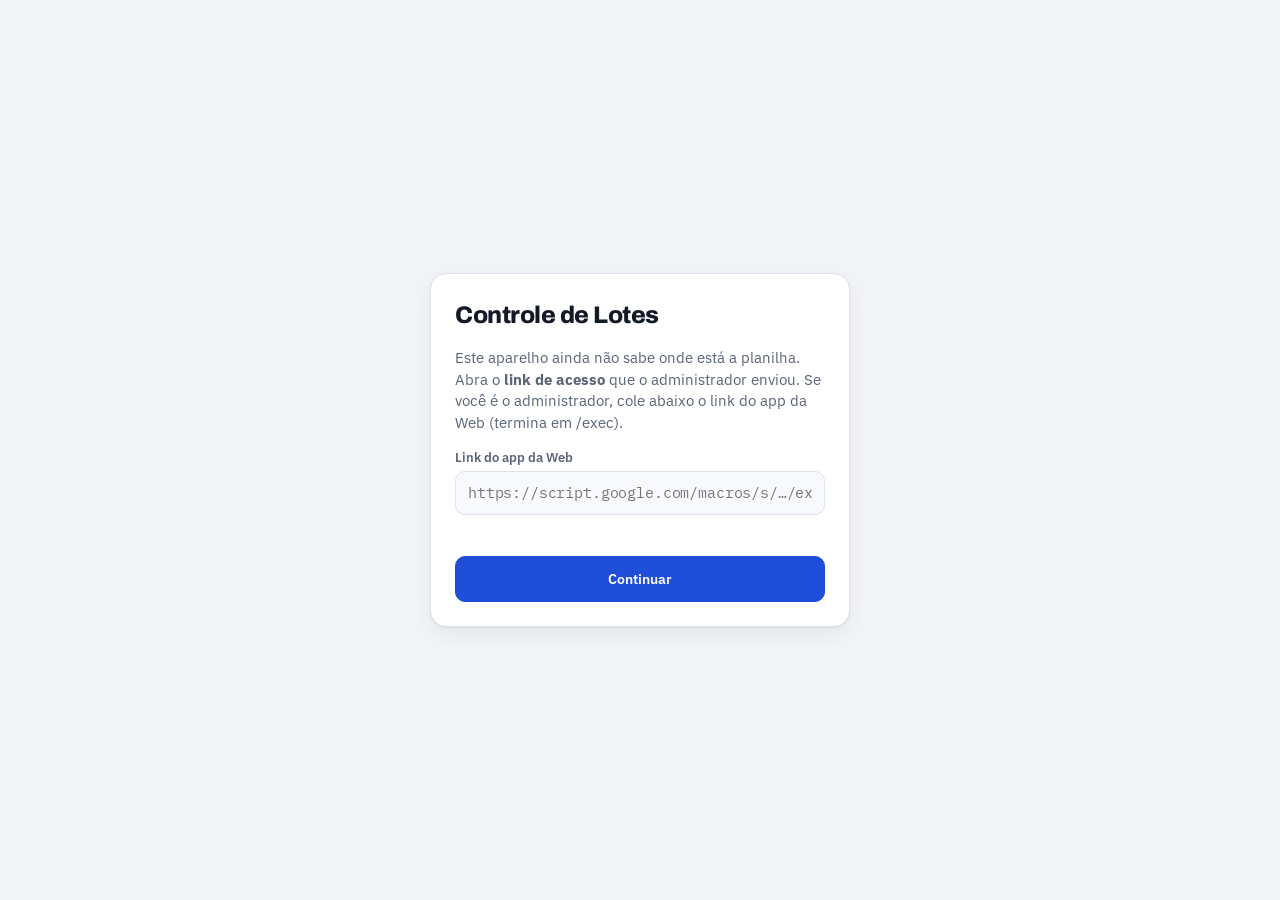
==== commit 8b470ab5: "Login de administrador e operadores, visão por operador e aba Operadores Co-Authored-By: Claude Opus" ====
--- a/index.html
+++ b/index.html
@@ -7,6 +7,7 @@
 <meta name="apple-mobile-web-app-capable" content="yes">
 <meta name="mobile-web-app-capable" content="yes">
 <meta name="apple-mobile-web-app-title" content="Lotes">
+<meta name="robots" content="noindex">
 <title>Controle de Lotes</title>
 <link rel="icon" href="data:image/svg+xml,%3Csvg xmlns='http://www.w3.org/2000/svg' viewBox='0 0 32 32'%3E%3Crect width='32' height='32' rx='7' fill='%231F4FD8'/%3E%3Cpath d='M7 22l6-6 4 4 8-9' fill='none' stroke='white' stroke-width='3' stroke-linecap='round' stroke-linejoin='round'/%3E%3C/svg%3E">
 <link rel="preconnect" href="https://fonts.googleapis.com">
@@ -193,10 +194,44 @@
 .toast{position:fixed;left:50%;transform:translateX(-50%);bottom:calc(24px + env(safe-area-inset-bottom,0px));z-index:60;background:var(--ink);color:var(--bg);padding:10px 16px;border-radius:10px;font-size:14px;box-shadow:var(--shadow);max-width:calc(100% - 32px)}
 @media (max-width:720px){.toast{bottom:calc(80px + env(safe-area-inset-bottom,0px))}}
 @media (prefers-reduced-motion:no-preference){.sheet{animation:up .18s ease-out}@keyframes up{from{transform:translateY(12px);opacity:.6}}}
+/* login */
+.auth{min-height:100vh;display:grid;place-items:center;padding-block:32px}
+.auth-card{width:100%;max-width:420px;background:var(--surface);border:1px solid var(--line);border-radius:16px;padding:24px;display:flex;flex-direction:column;gap:14px;box-shadow:var(--shadow)}
+.auth-card h1{font-family:var(--f-display);font-weight:800;font-size:24px;margin:0;letter-spacing:-.02em}
+.auth-card p{margin:0}
+.auth-card .btn.ghost{align-self:center}
+.stack{display:flex;flex-direction:column;gap:14px}
+.btn.block{width:100%;justify-content:center;padding-block:12px}
+/* usuário e visão */
+.userbar{display:flex;align-items:center;justify-content:space-between;gap:12px;flex-wrap:wrap;margin-top:-6px}
+.who{display:flex;align-items:center;gap:10px;min-width:0}
+.who b{display:block;font-weight:600;font-size:14px;line-height:1.2}
+.who small{display:block;font-size:12px;color:var(--muted)}
+.avatar{width:34px;height:34px;border-radius:50%;background:var(--accent-soft);color:var(--accent);display:grid;place-items:center;font-family:var(--f-display);font-weight:800;font-size:15px;flex:none}
+.scope{display:flex;align-items:center;gap:8px;font-size:12.5px;font-weight:600;color:var(--muted);min-width:0}
+.scope select{border:1px solid var(--line);background:var(--surface);border-radius:10px;padding:8px 12px;font-weight:600;color:var(--ink);max-width:260px}
+@media (max-width:520px){.scope{width:100%}.scope select{flex:1;max-width:none}}
+.opn{font-weight:600;color:var(--accent)}
+/* tabela de operadores */
+.tblwrap{overflow-x:auto;margin-inline:-4px}
+.tbl{width:100%;border-collapse:collapse;font-size:13.5px;min-width:820px}
+.tbl th{text-align:left;font-size:11px;text-transform:uppercase;letter-spacing:.07em;color:var(--muted);font-weight:600;padding:8px;border-bottom:1px solid var(--line);white-space:nowrap}
+.tbl td{padding:10px 8px;border-bottom:1px solid var(--line);vertical-align:middle;white-space:nowrap}
+.tbl td small{display:block;font-size:11.5px;color:var(--muted);font-weight:400}
+.tbl .r{text-align:right}.tbl .c{text-align:center}
+.tbl tbody tr{cursor:pointer}.tbl tbody tr:hover{background:var(--surface-2)}
+.tbl tbody tr.off{opacity:.55}
+.tbl tfoot td{border-bottom:0;background:var(--surface-2);font-weight:600}
+.copy{display:flex;gap:8px}
+.copy input,#acc{flex:1;min-width:0;border:1px solid var(--line);background:var(--surface-2);border-radius:10px;padding:10px 12px;font-size:13px;width:100%;resize:none;color:var(--ink)}
+hr.sep{border:0;border-top:1px solid var(--line);margin:4px 0;width:100%}
+.field input[readonly]{opacity:.7}
 </style>
 </head>
 <body>
-
+<section id="auth" class="auth" hidden><div class="auth-card" id="auth-card"></div></section>
+
+<div id="app" hidden>
 <div class="wrap">
   <header class="top">
     <div class="brand">
@@ -206,16 +241,19 @@
     <div class="actions">
       <button class="btn primary desk-only" data-act="novo"><svg viewBox="0 0 16 16" fill="none" stroke="currentColor" stroke-width="2"><path d="M8 3v10M3 8h10"/></svg>Novo lançamento</button>
       <button class="btn soft desk-only" data-act="lancar">Lançar em lote existente</button>
-      <button class="btn" data-act="caixa">Caixa</button>
+      <button class="btn" data-act="caixa" data-admin hidden>Caixa</button>
       <button class="btn" data-act="sync" aria-label="Atualizar dados da planilha" title="Atualizar"><svg viewBox="0 0 16 16" fill="none" stroke="currentColor" stroke-width="1.8"><path d="M13.5 8a5.5 5.5 0 1 1-1.6-3.9M13.5 2.5v3h-3"/></svg>Atualizar</button>
-      <button class="btn" data-act="config" aria-label="Capital inicial, planilha e exportação">Ajustes</button>
+      <button class="btn" data-act="config">Ajustes</button>
     </div>
   </header>
 
-  <div id="notice" class="notice" hidden></div>
+  <div class="userbar">
+    <div class="who" id="who"></div>
+    <label class="scope" data-admin hidden><span>Visão</span><select id="scope" aria-label="Escolher operador"></select></label>
+  </div>
 
   <section class="band" id="band" aria-label="Resumo">
-    <div class="kpi hero"><span class="lbl">Saldo em caixa</span><span class="val" id="k-saldo">—</span><span class="sub" id="k-saldo-s">Capital + recolhido − investido</span></div>
+    <div class="kpi hero"><span class="lbl">Saldo em caixa</span><span class="val" id="k-saldo">—</span><span class="sub" id="k-saldo-s"></span></div>
     <div class="kpi"><span class="lbl">Resultado acumulado</span><span class="val" id="k-res">—</span><span class="sub" id="k-res-s"></span></div>
     <div class="kpi"><span class="lbl">Hoje</span><span class="val" id="k-hoje">—</span><span class="sub" id="k-hoje-s"></span></div>
     <div class="kpi"><span class="lbl">A recolher</span><span class="val" id="k-prev">—</span><span class="sub" id="k-prev-s"></span></div>
@@ -231,8 +269,9 @@
   <section class="panel">
     <div class="panel-h">
       <div class="tabs" role="tablist">
-        <button role="tab" id="tab-lotes" aria-selected="true" data-tab="lotes">Lotes</button>
-        <button role="tab" id="tab-hist" aria-selected="false" data-tab="hist">Histórico</button>
+        <button role="tab" aria-selected="true" data-tab="lotes">Lotes</button>
+        <button role="tab" aria-selected="false" data-tab="hist">Histórico</button>
+        <button role="tab" aria-selected="false" data-tab="ops" data-admin hidden>Operadores</button>
       </div>
       <span class="caption" id="list-cap"></span>
     </div>
@@ -244,15 +283,17 @@
           <button class="chip" data-f="lucro" aria-pressed="false">Com lucro</button>
           <button class="chip" data-f="prej" aria-pressed="false">Com prejuízo</button>
         </div>
-        <input class="search" id="q" type="search" placeholder="Buscar lote pelo nome" autocomplete="off">
+        <input class="search" id="q" type="search" placeholder="Buscar lote" autocomplete="off">
       </div>
       <div class="lotes" id="lotes"></div>
     </div>
     <div id="view-hist" hidden><div id="hist"></div></div>
+    <div id="view-ops" hidden><div id="ops"></div></div>
   </section>
 </div>
-
-<nav class="mbar">
+</div>
+
+<nav class="mbar" hidden>
   <button class="btn primary" data-act="novo">Novo lançamento</button>
   <button class="btn soft" data-act="lancar">Lote existente</button>
 </nav>
@@ -276,44 +317,63 @@
 function parseMoney(s){s=String(s??"").replace(/[R$\s]/g,"");if(!s)return NaN;if(s.includes(","))s=s.replace(/\./g,"").replace(",",".");return Number(s)}
 function parseInt0(s){return Number(String(s??"").replace(/\D/g,""))}
 function hhmm(){const d=new Date();return String(d.getHours()).padStart(2,"0")+":"+String(d.getMinutes()).padStart(2,"0")}
-
-/* ---------- conexão com a planilha ---------- */
+const moneyIn=v=>v==null||v===""?"":String(v).replace(".",",");
+
+/* ---------- conexão e sessão ---------- */
 const store={get(k){try{return localStorage.getItem(k)}catch(_){return null}},set(k,v){try{localStorage.setItem(k,v)}catch(_){}},del(k){try{localStorage.removeItem(k)}catch(_){}}};
-const CONN={url:store.get("cl_url")||"",chave:store.get("cl_chave")||""};
-const S={config:null,lotes:new Map(),lanc:new Map(),loaded:false,tab:"lotes",filter:"todos",q:"",planilha:"",busy:false,syncedAt:null};
+(function lerLinkDeAcesso(){try{const u=new URL(location.href);const api=u.searchParams.get("api");if(api&&/^https:\/\/script\.google(usercontent)?\.com\/.+\/exec$/.test(api)){store.set("cl_url",api);u.searchParams.delete("api");history.replaceState(null,"",u.pathname+(u.search||"")+u.hash)}}catch(_){}})();
+store.del("cl_chave"); // versão antiga guardava a chave
+const CONN={url:store.get("cl_url")||"",token:store.get("cl_token")||""};
+const S={me:null,users:new Map(),lotes:new Map(),lanc:new Map(),loaded:false,view:store.get("cl_view")||"todos",tab:"lotes",filter:"todos",q:"",planilha:"",busy:false,syncedAt:null,temAdmin:null,authMode:"login",authMsg:""};
+const isAdmin=()=>S.me?.papel==="admin";
 
 async function api(acao,dados){
-  if(!CONN.url||!CONN.chave)throw new Error("Painel ainda não conectado à planilha.");
+  if(!CONN.url)throw new Error("Falta o link do app da planilha.");
   let r;
-  try{r=await fetch(CONN.url,{method:"POST",body:JSON.stringify({chave:CONN.chave,acao,dados:dados||{}})})}
+  try{r=await fetch(CONN.url,{method:"POST",body:JSON.stringify({acao,dados:dados||{},token:CONN.token})})}
   catch(_){throw new Error("Sem conexão com a planilha. Verifique a internet e o link do app.")}
-  let j;try{j=await r.json()}catch(_){throw new Error("A planilha respondeu de um jeito inesperado. Confira se o link termina em /exec e se o acesso está como “Qualquer pessoa”.")}
-  if(!j.ok){const e=new Error(j.erro||"Erro na planilha.");e.codigo=j.codigo;throw e}
-  applyData(j.dados);return j;
+  let j;try{j=await r.json()}catch(_){throw new Error("A planilha respondeu de um jeito inesperado. Confira se o link termina em /exec e se o acesso do app está como “Anyone”.")}
+  if(!j.ok){const e=new Error(j.erro||"Erro na planilha.");e.codigo=j.codigo;if(j.codigo==="sessao")sair(j.erro);throw e}
+  if(j.token){CONN.token=j.token;store.set("cl_token",j.token)}
+  if(j.dados)applyData(j.dados);
+  return j;
 }
 function applyData(d){
-  S.config=d.config||null;
+  S.me=d.eu;
+  S.users=new Map((d.usuarios||[]).map(u=>[u.id,u]));
   S.lotes=new Map((d.lotes||[]).map(l=>[l.id,l]));
   S.lanc=new Map((d.lanc||[]).map(e=>[e.id,e]));
   S.planilha=d.planilha||"";S.loaded=true;S.syncedAt=hhmm();
+  if(!isAdmin())S.view=S.me.id;else if(S.view!=="todos"&&!S.users.has(S.view))S.view="todos";
   render();
 }
+function sair(msg){
+  CONN.token="";store.del("cl_token");S.loaded=false;S.me=null;S.users=new Map();S.lotes=new Map();S.lanc=new Map();
+  S.authMode="login";S.authMsg=msg||"";S.temAdmin=true;closeModal();render();
+}
 async function refresh(silent){
-  if(!CONN.url||S.busy)return;
-  try{await api("listar")}catch(e){if(!silent)toast(e.message);if(e.codigo==="chave"){S.loaded=false;render()}}
+  if(!CONN.url||!CONN.token||S.busy)return;
+  try{await api("listar")}catch(e){if(!silent&&e.codigo!=="sessao")toast(e.message)}
 }
 
 /* ---------- toast ---------- */
 let tT;function toast(msg,ms){const t=$("#toast");t.textContent=msg;t.hidden=false;clearTimeout(tT);tT=setTimeout(()=>t.hidden=true,ms||2800)}
 
 /* ---------- cálculo ---------- */
-function compute(){
+const opName=id=>S.users.get(id)?.nome||(id?"(sem operador)":"—");
+function compute(scope){
+  scope=scope||S.view;
+  const inScope=x=>scope==="todos"||x.op===scope;
   const lots=new Map();
-  for(const [id,l] of S.lotes) lots.set(id,{...l,id,inv:0,rec:0,prev:0,rodadas:0,ops:0,last:l.data,ents:[]});
-  const T={capital:Number(S.config?.capital)||0,inicio:S.config?.inicio||null,inv:0,rec:0,prev:0,ap:0,ret:0};
+  for(const [id,l] of S.lotes) if(inScope(l)) lots.set(id,{...l,id,inv:0,rec:0,prev:0,rodadas:0,ops:0,last:l.data,ents:[]});
+  const us=[...S.users.values()].filter(u=>scope==="todos"||u.id===scope);
+  const inicios=us.map(u=>u.inicio).filter(Boolean).sort();
+  const T={capital:us.reduce((s,u)=>s+(Number(u.capital)||0),0),inicio:inicios[0]||null,inv:0,rec:0,prev:0,ap:0,ret:0,last:null,count:0};
   const byDay=new Map();
   const day=d=>{if(!byDay.has(d))byDay.set(d,{inv:0,rec:0,ap:0,ret:0,prev:0,lotes:0});return byDay.get(d)};
   for(const [id,e] of S.lanc){
+    if(!inScope(e))continue;
+    T.count++;if(!T.last||e.data>T.last)T.last=e.data;
     const v=Number(e.valor)||0, real=e.status!=="previsto", L=lots.get(e.loteId);
     if(L){L.ents.push({...e,id});if(e.data>L.last)L.last=e.data}
     if(e.tipo==="investimento"){T.inv+=v;day(e.data).inv+=v;if(L){L.inv+=v;L.rodadas++;L.ops+=Number(e.qtd)||0}}
@@ -328,6 +388,7 @@
     if(L.data) day(L.data).lotes++;
   }
   T.res=T.rec-T.inv; T.roi=T.inv?T.res/T.inv:0; T.saldo=T.capital+T.ap-T.ret-T.inv+T.rec;
+  T.abertos=[...lots.values()].filter(l=>l.st==="recolher"||l.st==="aguardando").length;
   const dates=[...byDay.keys()].sort(); const today=todayISO();
   let start=T.inicio||dates[0]||null; if(dates[0]&&start&&dates[0]<start)start=dates[0];
   const series=[];
@@ -342,10 +403,20 @@
 /* ---------- render ---------- */
 const ST={recolher:["A recolher","p-warn"],aguardando:["Aguardando","p-mut"],lucro:["Lucro","p-pos"],prejuizo:["Prejuízo","p-neg"]};
 function render(){
+  const logged=!!(S.me&&S.loaded);
+  $("#auth").hidden=logged; $("#app").hidden=!logged; document.querySelector(".mbar").hidden=!logged;
+  if(!logged){renderAuth();return}
+  const admin=isAdmin();
+  document.querySelectorAll("[data-admin]").forEach(el=>el.hidden=!admin);
   const C=compute(); S.C=C;
-  const connected=!!(CONN.url&&CONN.chave);
   const {T,lots,today}=C;
-  $("#sub").textContent=!connected?"Conecte o painel à sua planilha para começar.":!S.loaded?"Carregando a planilha…":`${lots.size} ${lots.size===1?"lote":"lotes"} · hoje é ${dayLbl(today,true)} · atualizado às ${S.syncedAt}`;
+  const scopeName=S.view==="todos"?"todos os operadores":opName(S.view);
+  $("#sub").textContent=`${admin?"Visão: "+scopeName+" · ":""}${lots.size} ${lots.size===1?"lote":"lotes"} · atualizado às ${S.syncedAt}`;
+  $("#who").innerHTML=`<span class="avatar" aria-hidden="true">${esc((S.me.nome||"?").trim().charAt(0).toUpperCase())}</span><span><b>${esc(S.me.nome)}</b><small>${admin?"Administrador":"Operador"}</small></span>`;
+  if(admin){
+    const sel=$("#scope");const opts=[["todos","Todos os operadores"],...[...S.users.values()].sort((a,b)=>a.papel===b.papel?a.nome.localeCompare(b.nome):a.papel==="admin"?-1:1).map(u=>[u.id,u.nome+(u.id===S.me.id?" (você)":"")+(u.ativo?"":" · inativo")])];
+    sel.innerHTML=opts.map(([v,l])=>`<option value="${esc(v)}" ${v===S.view?"selected":""}>${esc(l)}</option>`).join("");
+  }
   $("#k-saldo").textContent=money(T.saldo);
   $("#k-saldo-s").innerHTML=`Capital ${money(T.capital)}${T.ap?` · aportes ${money(T.ap)}`:""}${T.ret?` · retiradas ${money(T.ret)}`:""}`;
   const kr=$("#k-res");kr.textContent=signed(T.res);kr.className="val "+cls(T.res);
@@ -353,52 +424,64 @@
   const td=C.byDay.get(today)||{inv:0,rec:0,lotes:0};const hr=td.rec-td.inv;
   const kh=$("#k-hoje");kh.textContent=signed(hr);kh.className="val "+cls(hr);
   $("#k-hoje-s").innerHTML=`<span>${td.lotes} ${td.lotes===1?"lote novo":"lotes novos"}</span><span>inv. ${money(td.inv)}</span><span>rec. ${money(td.rec)}</span>`;
-  const open=[...lots.values()].filter(l=>l.st==="recolher"||l.st==="aguardando").length;
   $("#k-prev").textContent=money(T.prev);
-  $("#k-prev-s").innerHTML=`<span>${open} ${open===1?"lote em aberto":"lotes em aberto"}</span><span>projetado ${money(T.saldo+T.prev)}</span>`;
-  renderWelcome(connected,C);
-  renderChart(C.series);
-  renderLotes(C); renderHist(C);
-}
-
-function formConexao(){return `<form id="fx" novalidate style="display:flex;flex-direction:column;gap:12px">
-  <div class="field"><label for="x-url">Link do app da Web (termina em /exec)</label><input id="x-url" class="num" placeholder="https://script.google.com/macros/s/…/exec" value="${esc(CONN.url)}" autocomplete="off"></div>
-  <div class="field"><label for="x-chave">Chave de acesso</label><input id="x-chave" class="num" placeholder="aparece no menu Controle de Lotes da planilha" value="${esc(CONN.chave)}" autocomplete="off"></div>
-  <div class="err" id="x-err"></div><div class="sheet-f"><button class="btn primary" type="submit">Conectar</button></div></form>`}
-async function conectar(form){
-  const url=form.querySelector("#x-url").value.trim(),chave=form.querySelector("#x-chave").value.trim(),err=form.querySelector("#x-err");
-  if(!/^https:\/\/script\.google(usercontent)?\.com\/.+\/exec$/.test(url))return err.textContent="Cole o link do app da Web. Ele começa com https://script.google.com e termina em /exec.",false;
-  if(!chave)return err.textContent="Cole a chave de acesso.",false;
-  const old={...CONN};CONN.url=url;CONN.chave=chave;
-  const btn=form.querySelector("button[type=submit]");btn.disabled=true;btn.textContent="Conectando…";
-  try{await api("listar");store.set("cl_url",url);store.set("cl_chave",chave);toast("Painel conectado à planilha");return true}
-  catch(e){CONN.url=old.url;CONN.chave=old.chave;err.textContent=e.message;return false}
-  finally{btn.disabled=false;btn.textContent="Conectar"}
-}
-
-function renderWelcome(connected,C){
+  $("#k-prev-s").innerHTML=`<span>${T.abertos} ${T.abertos===1?"lote em aberto":"lotes em aberto"}</span><span>projetado ${money(T.saldo+T.prev)}</span>`;
+  if(!admin&&S.tab==="ops")S.tab="lotes";
+  document.querySelectorAll("[data-tab]").forEach(b=>b.setAttribute("aria-selected",String(b.dataset.tab===S.tab)));
+  $("#view-lotes").hidden=S.tab!=="lotes";$("#view-hist").hidden=S.tab!=="hist";$("#view-ops").hidden=S.tab!=="ops";
+  renderWelcome(C);renderChart(C.series);renderLotes(C);renderHist(C);if(admin)renderOps();
+}
+
+function renderAuth(){
+  const box=$("#auth-card");
+  if(!CONN.url){box.innerHTML=`<h1>Controle de Lotes</h1><p class="muted">Este aparelho ainda não sabe onde está a planilha. Abra o <b>link de acesso</b> que o administrador enviou. Se você é o administrador, cole abaixo o link do app da Web (termina em /exec).</p>
+    <form id="fa-url" novalidate class="stack"><div class="field"><label for="a-url">Link do app da Web</label><input id="a-url" class="num" placeholder="https://script.google.com/macros/s/…/exec" autocomplete="off"></div><div class="err" id="a-err"></div><button class="btn primary block" type="submit">Continuar</button></form>`;return}
+  if(S.temAdmin===null){box.innerHTML=`<h1>Controle de Lotes</h1><p class="muted">Conectando à planilha…</p>`;return}
+  if(S.temAdmin===false){box.innerHTML=`<h1>Criar administrador</h1><p class="muted">Primeiro acesso. Crie o seu login de administrador. A chave é a que a planilha mostrou em “Preparar planilha” (menu Controle de Lotes → Mostrar chave de acesso).</p>
+    <form id="fa-admin" novalidate class="stack">
+      <div class="field"><label for="a-nome">Seu nome</label><input id="a-nome" autocomplete="name"></div>
+      <div class="field"><label for="a-user">Usuário (login)</label><input id="a-user" class="num" autocomplete="username" autocapitalize="none" placeholder="ex.: ricardo"></div>
+      <div class="row2"><div class="field"><label for="a-pass">Senha</label><input id="a-pass" type="password" autocomplete="new-password"></div><div class="field"><label for="a-pass2">Repita a senha</label><input id="a-pass2" type="password" autocomplete="new-password"></div></div>
+      <div class="field"><label for="a-chave">Chave da planilha</label><input id="a-chave" class="num" autocomplete="off"></div>
+      <div class="err" id="a-err"></div><button class="btn primary block" type="submit">Criar e entrar</button></form>
+    <button class="btn ghost small" data-act="trocarlink">Usar outro link de planilha</button>`;return}
+  box.innerHTML=`<h1>Entrar</h1><p class="muted">Controle de Lotes</p>${S.authMsg?`<div class="notice">${esc(S.authMsg)}</div>`:""}
+    <form id="fa-login" novalidate class="stack">
+      <div class="field"><label for="a-user">Usuário</label><input id="a-user" class="num" autocomplete="username" autocapitalize="none"></div>
+      <div class="field"><label for="a-pass">Senha</label><input id="a-pass" type="password" autocomplete="current-password"></div>
+      <div class="err" id="a-err"></div><button class="btn primary block" type="submit">Entrar</button></form>
+    <p class="hint">Esqueceu a senha? Peça ao administrador para redefinir.</p>
+    <button class="btn ghost small" data-act="trocarlink">Usar outro link de planilha</button>`;
+}
+async function checarStatus(){
+  if(!CONN.url)return render();
+  S.temAdmin=null;render();
+  try{const r=await fetch(CONN.url,{method:"POST",body:JSON.stringify({acao:"status"})});const j=await r.json();if(!j.ok)throw new Error(j.erro);S.temAdmin=!!j.temAdmin}
+  catch(e){S.temAdmin=true;S.authMsg="Não consegui falar com a planilha. Confira a internet e o link do app."}
+  render();
+}
+
+function renderWelcome(C){
   const w=$("#welcome");
-  if(!connected){w.hidden=false;w.innerHTML=`<div class="welcome"><div><h2>Conecte sua planilha</h2>
-    <p class="muted" style="margin:0">Os lançamentos ficam guardados numa planilha do seu Google Drive. Cole aqui o link do app da Web e a chave que a planilha mostrou. Isso é feito uma vez em cada aparelho.</p>
-    <ol><li>Planilha: menu Controle de Lotes → Preparar planilha</li><li>Apps Script: Implantar → App da Web → copiar o link</li><li>Colar o link e a chave ao lado</li></ol></div><div>${formConexao()}</div></div>`;return}
-  if(!S.loaded){w.hidden=true;return}
-  const noCap=!S.config, noLots=C.lots.size===0;
-  if(!noCap&&!noLots){w.hidden=true;return}
+  if(isAdmin()){
+    if(S.users.size>1){w.hidden=true;return}
+    w.hidden=false;
+    w.innerHTML=`<div class="welcome"><div><h2>Cadastre seus operadores</h2><p class="muted" style="margin:0">Cada operador recebe usuário e senha, tem caixa próprio e vê só os lançamentos dele. Você vê todos, um por um ou somados.</p>
+      <ol><li>Defina o seu capital em Operadores → você → Editar</li><li>Crie um operador com usuário, senha e capital</li><li>Envie para ele o link de acesso e o login</li></ol></div>
+      <div class="actions"><button class="btn primary" data-act="novoop">Novo operador</button><button class="btn" data-act="linkacesso">Link de acesso</button></div></div>`;return}
+  if(C.lots.size){w.hidden=true;return}
   w.hidden=false;
-  w.innerHTML=`<div class="welcome"><div><h2>${noCap?"Comece pelo capital inicial":"Agora crie o seu primeiro lote"}</h2>
-    <p class="muted" style="margin:0">${noCap?"É o dinheiro com que você começa. Depois disso, cada lote que você criar sai do caixa e cada recolhimento volta para ele.":"Dê um nome ao lote, informe quantas operações e o valor de cada uma. Os recolhimentos você lança depois, escolhendo o lote."}</p>
-    <ol><li>Capital inicial</li><li>Novo lançamento: cria o lote com o nome que você quiser</li><li>Lote existente: recolhimento ou nova rodada</li></ol></div>
-    <div>${noCap?formCapital(true):`<button class="btn primary" data-act="novo">Criar primeiro lote</button>`}</div></div>`;
+  w.innerHTML=`<div class="welcome"><div><h2>Olá, ${esc(S.me.nome.split(" ")[0])}</h2><p class="muted" style="margin:0">Seu capital inicial é ${money(C.T.capital)}. Crie o seu primeiro lote com o nome que quiser; os recolhimentos você lança depois, escolhendo o lote.</p></div>
+    <div><button class="btn primary" data-act="novo">Criar primeiro lote</button></div></div>`;
 }
 
 function renderLotes(C){
   const box=$("#lotes");
-  if(!S.loaded){box.innerHTML=`<div class="empty">${CONN.url?"Carregando lotes…":"Os lotes aparecem aqui depois de conectar a planilha."}</div>`;$("#list-cap").textContent="";return}
   let arr=[...C.lots.values()];
-  const total=arr.length;
+  const total=arr.length,showOp=isAdmin()&&S.view==="todos";
   const f=S.filter,q=S.q.trim().toLowerCase();
   arr=arr.filter(l=>(f==="todos")||(f==="aberto"&&(l.st==="recolher"||l.st==="aguardando"))||(f==="lucro"&&l.rec>0&&l.res>0)||(f==="prej"&&l.rec>0&&l.res<0));
-  if(q)arr=arr.filter(l=>String(l.nome).toLowerCase().includes(q));
+  if(q)arr=arr.filter(l=>String(l.nome).toLowerCase().includes(q)||(showOp&&opName(l.op).toLowerCase().includes(q)));
   arr.sort((a,b)=>a.last<b.last?1:a.last>b.last?-1:(b.createdAt||0)-(a.createdAt||0));
   if(S.tab==="lotes")$("#list-cap").textContent=`${arr.length} de ${total}`;
   if(!total){box.innerHTML=`<div class="empty"><h3>Nenhum lote ainda</h3><p>Use “Novo lançamento” para criar um lote com o nome que você escolher.</p><button class="btn primary" data-act="novo">Novo lançamento</button></div>`;return}
@@ -409,7 +492,7 @@
     const [stl,stc]=ST[l.st];
     return `<button class="lote" data-lote="${esc(l.id)}">
       <div style="min-width:0"><div class="nm">${esc(l.nome)}</div>
-        <div class="meta">${dayLbl(l.data)} · ${l.rodadas} ${l.rodadas===1?"rodada":"rodadas"}${l.ops?` · ${l.ops.toLocaleString("pt-BR")} op.`:""}</div></div>
+        <div class="meta">${showOp?`<span class="opn">${esc(opName(l.op))}</span> · `:""}${dayLbl(l.data)} · ${l.rodadas} ${l.rodadas===1?"rodada":"rodadas"}${l.ops?` · ${l.ops.toLocaleString("pt-BR")} op.`:""}</div></div>
       <div class="flow"><div class="nums"><span class="muted">Investido <span class="num" style="color:var(--ink)">${money(l.inv)}</span></span><span class="muted">Recolhido <span class="num" style="color:var(--ink)">${money(l.rec)}</span></span></div>
         <div class="bar" title="Recolhido em relação ao investido"><i class="${l.rec>=l.inv&&l.inv>0?"over":""}" style="width:${wr}%"></i>${wp?`<i class="fc" style="left:${wr}%;width:${wp}%"></i>`:""}${l.rec+l.prev>l.inv?`<span style="position:absolute;top:-2px;bottom:-2px;left:${winv}%;width:2px;background:var(--ink)"></span>`:""}</div></div>
       <div class="res ${cls(l.res)}">${l.rec?signed(l.res):"—"}<small>${l.rec?pct(l.roi):"sem retorno"}</small></div>
@@ -418,26 +501,42 @@
 
 const TP={investimento:["Investimento","p-acc"],recolhimento:["Recolhimento","p-pos"],aporte:["Aporte","p-mut"],retirada:["Retirada","p-neg"]};
 function entRow(e,showLote){
-  const L=S.lotes.get(e.loteId);const prev=e.status==="previsto";
+  const L=S.lotes.get(e.loteId);const prev=e.status==="previsto";const admin=isAdmin();const showOp=admin&&S.view==="todos";
   const [tl,tc]=prev?["Previsto","p-warn"]:TP[e.tipo]||["?","p-mut"];
   const sign=(e.tipo==="investimento"||e.tipo==="retirada")?-1:1;
   const det=e.tipo==="investimento"?(e.qtd&&e.valorOp?`${Number(e.qtd).toLocaleString("pt-BR")} × ${money(e.valorOp)}`:"valor total"):e.tipo==="recolhimento"?(prev?"recolhimento previsto":"recolhimento"):(e.obs||"");
   return `<div class="ent ${prev?"prev":""}">
     <span class="tp"><span class="pill ${tc}">${tl}</span></span>
-    <div class="who">${showLote?(L?`<b>${esc(L.nome)}</b> `:(e.loteId?`<b class="muted">lote excluído</b> `:"<b>Caixa</b> ")):`<b class="num">${dayLbl(e.data)}</b> `}<span>${esc(det)}${e.obs&&e.tipo!=="aporte"&&e.tipo!=="retirada"?" · "+esc(e.obs):""}</span></div>
+    <div class="who">${showLote?(L?`<b>${esc(L.nome)}</b> `:(e.loteId?`<b class="muted">lote excluído</b> `:"<b>Caixa</b> ")):`<b class="num">${dayLbl(e.data)}</b> `}<span>${showOp?`<span class="opn">${esc(opName(e.op))}</span> · `:""}${esc(det)}${e.obs&&e.tipo!=="aporte"&&e.tipo!=="retirada"?" · "+esc(e.obs):""}</span></div>
     <span class="v ${prev?"":sign>0?"pos":"neg"}">${prev?"":sign>0?"+":"−"}${money(e.valor)}</span>
-    <span class="ops">${prev?`<button class="btn small soft" data-act="receber" data-id="${esc(e.id)}">Recebido</button>`:""}<button class="btn small ghost" data-act="del" data-id="${esc(e.id)}">Excluir</button></span></div>`;
+    <span class="ops">${prev?`<button class="btn small soft" data-act="receber" data-id="${esc(e.id)}">Recebido</button>`:""}${admin?`<button class="btn small ghost" data-act="del" data-id="${esc(e.id)}">Excluir</button>`:""}</span></div>`;
 }
 function renderHist(C){
   const box=$("#hist");
-  if(!S.loaded){box.innerHTML=`<div class="empty">${CONN.url?"Carregando histórico…":"O histórico aparece aqui depois de conectar a planilha."}</div>`;return}
-  const all=[...S.lanc.values()];
+  const all=[...S.lanc.values()].filter(e=>S.view==="todos"||e.op===S.view);
   if(S.tab==="hist")$("#list-cap").textContent=`${all.length} lançamentos`;
-  if(!all.length){box.innerHTML=`<div class="empty"><h3>Sem lançamentos</h3><p>Tudo o que você lançar aparece aqui, dia a dia.</p></div>`;return}
+  if(!all.length){box.innerHTML=`<div class="empty"><h3>Sem lançamentos</h3><p>Tudo o que for lançado aparece aqui, dia a dia.</p></div>`;return}
   const g=new Map();for(const e of all){if(!g.has(e.data))g.set(e.data,[]);g.get(e.data).push(e)}
   const days=[...g.keys()].sort().reverse();
   box.innerHTML=days.map(d=>{const es=g.get(d).sort((a,b)=>(a.createdAt||0)-(b.createdAt||0));const x=C.byDay.get(d)||{inv:0,rec:0};const r=x.rec-x.inv;
     return `<div class="day"><div class="day-h"><strong>${dayLbl(d,true)}</strong><span>investido ${money(x.inv)} · recolhido ${money(x.rec)} · <b class="num ${cls(r)}">${signed(r)}</b></span></div>${es.map(e=>entRow(e,true)).join("")}</div>`}).join("");
+}
+
+function renderOps(){
+  const box=$("#ops");
+  const users=[...S.users.values()].sort((a,b)=>a.papel===b.papel?a.nome.localeCompare(b.nome):a.papel==="admin"?-1:1);
+  if(S.tab==="ops")$("#list-cap").textContent=`${users.filter(u=>u.ativo).length} ativos`;
+  const rows=users.map(u=>({u,T:compute(u.id).T}));
+  const tot=compute("todos").T;
+  box.innerHTML=`<div class="toolbar"><button class="btn primary small" data-act="novoop">+ Novo operador</button><button class="btn small" data-act="linkacesso">Link de acesso</button><span class="hint">Toque num operador para ver o painel dele.</span></div>
+  <div class="tblwrap"><table class="tbl"><thead><tr><th>Operador</th><th class="r">Capital</th><th class="r">Investido</th><th class="r">Recolhido</th><th class="r">Resultado</th><th class="r">Saldo</th><th class="r">A recolher</th><th>Abertos</th><th>Último</th><th></th></tr></thead><tbody>
+  ${rows.map(({u,T})=>`<tr class="${u.ativo?"":"off"}" data-verop="${esc(u.id)}" tabindex="0">
+    <td><b>${esc(u.nome)}</b><small>${esc(u.usuario)} · ${u.papel==="admin"?"admin":"operador"}${u.ativo?"":" · inativo"}</small></td>
+    <td class="r num">${money(T.capital)}</td><td class="r num">${money(T.inv)}</td><td class="r num">${money(T.rec)}</td>
+    <td class="r num ${cls(T.res)}">${signed(T.res)}<small>${pct(T.roi)}</small></td><td class="r num"><b>${money(T.saldo)}</b></td>
+    <td class="r num">${T.prev?money(T.prev):"—"}</td><td class="c">${T.abertos||"—"}</td><td>${T.last?dayLbl(T.last):"—"}</td>
+    <td class="r"><button class="btn small" data-act="editop" data-id="${esc(u.id)}">Editar</button></td></tr>`).join("")}
+  </tbody><tfoot><tr><td><b>Total</b></td><td class="r num">${money(tot.capital)}</td><td class="r num">${money(tot.inv)}</td><td class="r num">${money(tot.rec)}</td><td class="r num ${cls(tot.res)}">${signed(tot.res)}<small>${pct(tot.roi)}</small></td><td class="r num"><b>${money(tot.saldo)}</b></td><td class="r num">${tot.prev?money(tot.prev):"—"}</td><td class="c">${tot.abertos||"—"}</td><td></td><td></td></tr></tfoot></table></div>`;
 }
 
 /* ---------- gráfico ---------- */
@@ -477,7 +576,7 @@
   const root=$("#modal-root");
   root.innerHTML=`<div class="overlay" data-close="1"><div class="sheet" role="dialog" aria-modal="true" aria-labelledby="mt"><div class="sheet-h"><h2 id="mt">${esc(title)}</h2><button class="btn ghost small" data-close="1" aria-label="Fechar">Fechar</button></div><div class="sheet-b">${body}</div></div></div>`;
   onMount&&onMount(root);
-  const f=root.querySelector("input:not([type=radio]):not([type=hidden]),select");f&&setTimeout(()=>f.focus(),30);
+  const f=root.querySelector("input:not([type=radio]):not([type=hidden]):not([readonly]),select");f&&setTimeout(()=>f.focus(),30);
 }
 function closeModal(){$("#modal-root").innerHTML=""}
 function invFields(prefix){return `
@@ -496,20 +595,25 @@
   if(m==="tot"){const t=parseMoney(root.querySelector(`#${prefix}-tot`).value);return {modo:m,valor:t>0?t:NaN,qtd:null,valorOp:null}}
   const q=parseInt0(root.querySelector(`#${prefix}-qtd`).value),v=parseMoney(root.querySelector(`#${prefix}-vop`).value);return {modo:m,qtd:q,valorOp:v,valor:q>0&&v>0?Math.round(q*v*100)/100:NaN}}
 function dateField(id,label,val){return `<div class="field"><label for="${id}">${label}</label><input id="${id}" type="date" value="${val||todayISO()}"></div>`}
-function nameTaken(nome){const k=nome.trim().toLowerCase();for(const l of S.lotes.values())if(String(l.nome).trim().toLowerCase()===k)return true;return false}
+function opSelect(id,label,sel){
+  const us=[...S.users.values()].filter(u=>u.ativo).sort((a,b)=>a.id===S.me.id?-1:b.id===S.me.id?1:a.nome.localeCompare(b.nome));
+  return `<div class="field"><label for="${id}">${label}</label><select id="${id}">${us.map(u=>`<option value="${esc(u.id)}" ${u.id===sel?"selected":""}>${esc(u.nome)}${u.id===S.me.id?" (você)":""}</option>`).join("")}</select></div>`}
+const defaultOp=()=>S.view!=="todos"&&S.users.get(S.view)?.ativo?S.view:S.me.id;
+function nameTaken(nome,op){const k=nome.trim().toLowerCase();for(const l of S.lotes.values())if(l.op===op&&String(l.nome).trim().toLowerCase()===k)return true;return false}
 
 async function write(acao,dados,okMsg,btn){
   if(S.busy)return false;
   S.busy=true;let label;if(btn){label=btn.textContent;btn.disabled=true;btn.textContent="Salvando…"}else toast("Salvando na planilha…",8000);
-  try{await api(acao,dados);toast(okMsg);return true}
+  try{await api(acao,dados);if(okMsg)toast(okMsg);return true}
   catch(e){toast(e.message,4500);return false}
   finally{S.busy=false;if(btn&&btn.isConnected){btn.disabled=false;btn.textContent=label}}
 }
 
 function openNovo(){
-  if(!S.loaded)return toast("Conecte a planilha primeiro.");
+  const admin=isAdmin();
   modal("Novo lançamento",`<form id="f" novalidate>
-    <div class="field"><label for="n-nome">Nome do lote</label><input id="n-nome" class="num" maxlength="60" placeholder="Ex.: 30OUT-A, Lote grande, Rodada 7" autocomplete="off"><span class="hint">O nome é seu e não pode repetir.</span></div>
+    ${admin?opSelect("n-op","Operador",defaultOp()):""}
+    <div class="field"><label for="n-nome">Nome do lote</label><input id="n-nome" class="num" maxlength="60" placeholder="Ex.: 30OUT-A, Lote grande, Rodada 7" autocomplete="off"><span class="hint">O nome é livre e não pode repetir${admin?" para o mesmo operador":""}.</span></div>
     ${dateField("n-data","Data de criação")}
     ${invFields("n")}
     <details class="opt"><summary>Já houve recolhimento? (opcional)</summary>
@@ -519,29 +623,30 @@
     <div class="err" id="n-err"></div>
     <div class="sheet-f"><button type="button" class="btn" data-close="1">Cancelar</button><button class="btn primary" type="submit">Criar lote</button></div></form>`,
   root=>{wireInv(root,"n");root.querySelector("#f").addEventListener("submit",async ev=>{ev.preventDefault();
+    const op=admin?root.querySelector("#n-op").value:S.me.id;
     const nome=root.querySelector("#n-nome").value.trim(),data=root.querySelector("#n-data").value,inv=readInv(root,"n"),err=root.querySelector("#n-err");
     const recTxt=root.querySelector("#n-rec").value.trim(),rec=parseMoney(recTxt),rst=root.querySelector("#n-rst").value,obs=root.querySelector("#n-obs").value.trim();
     if(!nome)return err.textContent="Dê um nome ao lote.";
-    if(nameTaken(nome))return err.textContent=`Já existe um lote chamado “${nome}”. Escolha outro nome.`;
+    if(nameTaken(nome,op))return err.textContent=`${op===S.me.id?"Você já tem":opName(op)+" já tem"} um lote chamado “${nome}”. Escolha outro nome.`;
     if(!data)return err.textContent="Informe a data.";
     if(!(inv.valor>0))return err.textContent=inv.modo==="tot"?"Informe o valor total investido.":"Informe a quantidade de operações e o valor de cada uma.";
     if(recTxt&&!(rec>0))return err.textContent="O valor recolhido não é válido.";
     const lancs=[{tipo:"investimento",data,qtd:inv.qtd||null,valorOp:inv.valorOp||null,valor:inv.valor,status:"realizado"}];
     if(rec>0)lancs.push({tipo:"recolhimento",data,valor:rec,status:rst});
-    const ok=await write("criarLote",{lote:{nome,data,obs},lancamentos:lancs},`Lote “${nome}” criado`,root.querySelector("button[type=submit]"));
+    const ok=await write("criarLote",{operadorId:op,lote:{nome,data,obs},lancamentos:lancs},`Lote “${nome}” criado`,root.querySelector("button[type=submit]"));
     if(ok)closeModal()})});
 }
 
 function loteOptions(sel){
-  const C=S.C||compute();const arr=[...C.lots.values()].sort((a,b)=>a.last<b.last?1:a.last>b.last?-1:0);
+  const C=S.C||compute();const showOp=isAdmin()&&S.view==="todos";
+  const arr=[...C.lots.values()].sort((a,b)=>a.last<b.last?1:a.last>b.last?-1:0);
   const isOpen=l=>l.st==="recolher"||l.st==="aguardando";
-  const opt=l=>`<option value="${esc(l.id)}" ${l.id===sel?"selected":""}>${esc(l.nome)} — ${dayLbl(l.data)} · inv. ${money(l.inv)}${l.prev?" · prev. "+money(l.prev):""}</option>`;
+  const opt=l=>`<option value="${esc(l.id)}" ${l.id===sel?"selected":""}>${showOp?esc(opName(l.op))+" · ":""}${esc(l.nome)} — ${dayLbl(l.data)} · inv. ${money(l.inv)}${l.prev?" · prev. "+money(l.prev):""}</option>`;
   const open=arr.filter(isOpen),rest=arr.filter(l=>!isOpen(l));
   return `<option value="">Escolha o lote…</option>${open.length?`<optgroup label="Em aberto">${open.map(opt).join("")}</optgroup>`:""}${rest.length?`<optgroup label="Demais lotes">${rest.map(opt).join("")}</optgroup>`:""}`;
 }
 function openLancar(preId){
-  if(!S.loaded)return toast("Conecte a planilha primeiro.");
-  if(!S.lotes.size){toast("Crie um lote primeiro em “Novo lançamento”.");return openNovo()}
+  if(!S.C||!S.C.lots.size){toast("Crie um lote primeiro em “Novo lançamento”.");return openNovo()}
   modal("Lançar em lote existente",`<form id="f" novalidate>
     <div class="field"><label for="l-lote">Lote</label><select id="l-lote">${loteOptions(preId)}</select><span class="hint" id="l-info"></span></div>
     <div class="seg" role="radiogroup" aria-label="Tipo de lançamento">
@@ -557,7 +662,7 @@
     <div class="sheet-f"><button type="button" class="btn" data-close="1">Cancelar</button><button class="btn primary" type="submit">Lançar</button></div></form>`,
   root=>{wireInv(root,"l");
     const sync=()=>{const t=root.querySelector("input[name=l-tipo]:checked").value;root.querySelectorAll("[data-t]").forEach(el=>{el.hidden=el.dataset.t!==t});
-      const id=root.querySelector("#l-lote").value,L=S.C?.lots.get(id);root.querySelector("#l-info").textContent=L?`Investido ${money(L.inv)} · recolhido ${money(L.rec)}${L.prev?" · previsto "+money(L.prev):""} · resultado ${signed(L.res)}`:""};
+      const id=root.querySelector("#l-lote").value,L=S.C?.lots.get(id);root.querySelector("#l-info").textContent=L?`${isAdmin()?opName(L.op)+" · ":""}Investido ${money(L.inv)} · recolhido ${money(L.rec)}${L.prev?" · previsto "+money(L.prev):""} · resultado ${signed(L.res)}`:""};
     root.querySelectorAll("input[name=l-tipo],#l-lote").forEach(el=>el.addEventListener("change",sync));sync();
     root.querySelector("#f").addEventListener("submit",async ev=>{ev.preventDefault();
       const err=root.querySelector("#l-err"),loteId=root.querySelector("#l-lote").value,tipo=root.querySelector("input[name=l-tipo]:checked").value,data=root.querySelector("#l-data").value,obs=root.querySelector("#l-obs").value.trim();
@@ -571,43 +676,78 @@
 }
 
 function openCaixa(){
-  if(!S.loaded)return toast("Conecte a planilha primeiro.");
+  if(!isAdmin())return;
   modal("Caixa: aporte ou retirada",`<form id="f" novalidate>
+    ${opSelect("c-op","Caixa de qual operador",defaultOp())}
     <div class="seg" role="radiogroup" aria-label="Tipo"><label><input type="radio" name="c-tipo" value="aporte" checked>Aporte (entra)</label><label><input type="radio" name="c-tipo" value="retirada">Retirada (sai)</label></div>
     <div class="row2">${dateField("c-data","Data")}<div class="field"><label for="c-val">Valor</label><input id="c-val" class="num" inputmode="decimal" placeholder="500,00"></div></div>
     <div class="field"><label for="c-obs">Observação (opcional)</label><input id="c-obs" maxlength="140" autocomplete="off"></div>
-    <span class="hint">Use para dinheiro que entra ou sai do caixa sem ser de um lote.</span>
+    <span class="hint">Dinheiro que entra ou sai do caixa do operador sem ser de um lote.</span>
     <div class="err" id="c-err"></div>
     <div class="sheet-f"><button type="button" class="btn" data-close="1">Cancelar</button><button class="btn primary" type="submit">Lançar</button></div></form>`,
   root=>root.querySelector("#f").addEventListener("submit",async ev=>{ev.preventDefault();
-    const tipo=root.querySelector("input[name=c-tipo]:checked").value,data=root.querySelector("#c-data").value,v=parseMoney(root.querySelector("#c-val").value),obs=root.querySelector("#c-obs").value.trim(),err=root.querySelector("#c-err");
+    const op=root.querySelector("#c-op").value,tipo=root.querySelector("input[name=c-tipo]:checked").value,data=root.querySelector("#c-data").value,v=parseMoney(root.querySelector("#c-val").value),obs=root.querySelector("#c-obs").value.trim(),err=root.querySelector("#c-err");
     if(!data)return err.textContent="Informe a data.";if(!(v>0))return err.textContent="Informe o valor.";
-    const ok=await write("lancar",{lanc:{loteId:null,tipo,data,valor:v,status:"realizado",obs}},tipo==="aporte"?"Aporte lançado":"Retirada lançada",root.querySelector("button[type=submit]"));if(ok)closeModal()}));
-}
-
-function formCapital(inline){const c=S.config||{};return `<form id="fc" novalidate style="display:flex;flex-direction:column;gap:12px">
-  <div class="row2"><div class="field"><label for="k-cap">Capital inicial</label><input id="k-cap" class="num" inputmode="decimal" placeholder="5.000,00" value="${c.capital!=null?String(c.capital).replace(".",","):""}"></div>${dateField("k-ini","Início do controle",c.inicio)}</div>
-  <div class="err" id="k-err"></div><div class="sheet-f"><button class="btn primary" type="submit">${inline?"Salvar e começar":"Salvar capital"}</button></div></form>`}
-async function saveCapital(form){const v=parseMoney(form.querySelector("#k-cap").value),ini=form.querySelector("#k-ini").value,err=form.querySelector("#k-err");
-  if(!(v>=0))return err.textContent="Informe o capital inicial (pode ser 0).",false;if(!ini)return err.textContent="Informe a data de início.",false;
-  return write("config",{capital:v,inicio:ini},"Capital salvo",form.querySelector("button[type=submit]"))}
+    const ok=await write("lancar",{lanc:{operadorId:op,loteId:null,tipo,data,valor:v,status:"realizado",obs}},tipo==="aporte"?"Aporte lançado":"Retirada lançada",root.querySelector("button[type=submit]"));if(ok)closeModal()}));
+}
+
+function openOperador(id){
+  const u=id?S.users.get(id):null;const self=u&&u.id===S.me.id;
+  modal(u?"Editar "+u.nome:"Novo operador",`<form id="f" novalidate>
+    <div class="field"><label for="o-nome">Nome</label><input id="o-nome" value="${esc(u?.nome||"")}" autocomplete="off"></div>
+    <div class="row2"><div class="field"><label for="o-user">Usuário (login)</label><input id="o-user" class="num" value="${esc(u?.usuario||"")}" ${u?"readonly":""} autocapitalize="none" autocomplete="off" placeholder="ex.: joao"></div>
+    <div class="field"><label for="o-pass">${u?"Nova senha (opcional)":"Senha inicial"}</label><input id="o-pass" type="text" class="num" autocomplete="off" placeholder="mínimo 6 caracteres"></div></div>
+    <div class="row2"><div class="field"><label for="o-cap">Capital inicial</label><input id="o-cap" class="num" inputmode="decimal" placeholder="2.000,00" value="${esc(moneyIn(u?.capital))}"></div>${dateField("o-ini","Início",u?.inicio)}</div>
+    <div class="row2"><div class="field"><label for="o-papel">Papel</label><select id="o-papel" ${self?"disabled":""}><option value="operador" ${u?.papel!=="admin"?"selected":""}>Operador</option><option value="admin" ${u?.papel==="admin"?"selected":""}>Administrador</option></select></div>
+    ${u?`<div class="field"><label for="o-ativo">Acesso</label><select id="o-ativo" ${self?"disabled":""}><option value="1" ${u.ativo?"selected":""}>Ativo</option><option value="0" ${u.ativo?"":"selected"}>Desativado</option></select></div>`:"<div></div>"}</div>
+    <span class="hint">${u?"Desativar bloqueia o login na hora, mas mantém todos os lançamentos.":"Depois de salvar, envie ao operador o link de acesso, o usuário e a senha inicial."}</span>
+    <div class="err" id="o-err"></div>
+    <div class="sheet-f"><button type="button" class="btn" data-close="1">Cancelar</button><button class="btn primary" type="submit">${u?"Salvar":"Criar operador"}</button></div></form>`,
+  root=>root.querySelector("#f").addEventListener("submit",async ev=>{ev.preventDefault();
+    const err=root.querySelector("#o-err");const nome=root.querySelector("#o-nome").value.trim(),usuario=root.querySelector("#o-user").value.trim().toLowerCase(),senha=root.querySelector("#o-pass").value,capTxt=root.querySelector("#o-cap").value.trim();
+    const cap=capTxt?parseMoney(capTxt):0;
+    if(!nome)return err.textContent="Informe o nome.";
+    if(!u&&!/^[a-z0-9._-]{3,30}$/.test(usuario))return err.textContent="Usuário: 3 a 30 caracteres, letras, números, ponto, hífen ou sublinhado, sem espaço.";
+    if((!u||senha)&&senha.length<6)return err.textContent="A senha precisa ter pelo menos 6 caracteres.";
+    if(!(cap>=0))return err.textContent="Capital inválido.";
+    const dados={id:u?.id,nome,capital:cap,inicio:root.querySelector("#o-ini").value,papel:self?"admin":root.querySelector("#o-papel").value};
+    if(u){dados.ativo=self?true:root.querySelector("#o-ativo").value==="1";if(senha)dados.novaSenha=senha}else{dados.usuario=usuario;dados.senha=senha}
+    const ok=await write("salvarUsuario",dados,u?"Dados salvos":`${nome} cadastrado`,root.querySelector("button[type=submit]"));
+    if(ok){closeModal();if(!u)openAcessoOperador(nome,usuario,senha)}}));
+}
+const linkAcesso=()=>location.origin+location.pathname+"?api="+encodeURIComponent(CONN.url);
+function copyBox(id,val){return `<div class="copy"><input id="${id}" class="num" readonly value="${esc(val)}"><button type="button" class="btn small" data-copy="${id}">Copiar</button></div>`}
+function openLinkAcesso(){modal("Link de acesso",`<p class="muted" style="margin:0">Envie este link para os operadores. Ao abrir, o painel já sabe onde está a planilha; eles só precisam do usuário e da senha.</p>${copyBox("lk",linkAcesso())}<span class="hint">O link não dá acesso sozinho: sem usuário e senha, ninguém vê nada.</span>`)}
+function openAcessoOperador(nome,usuario,senha){
+  const txt=`Acesso ao Controle de Lotes\n${linkAcesso()}\nUsuário: ${usuario}\nSenha: ${senha}`;
+  modal("Acesso de "+nome,`<p class="muted" style="margin:0">Envie esta mensagem para ${esc(nome.split(" ")[0])}. Por segurança, peça para trocar a senha no primeiro acesso (Ajustes → Trocar senha).</p>
+    <textarea id="acc" class="num" readonly rows="4">${esc(txt)}</textarea><div class="sheet-f"><button type="button" class="btn primary" data-copy="acc">Copiar mensagem</button></div>`)}
+
 function openConfig(){
-  const conn=CONN.url&&CONN.chave;
-  modal("Ajustes",`${S.loaded?formCapital(false)+'<hr style="border:0;border-top:1px solid var(--line);margin:4px 0">':""}
-    <div class="field"><span class="lab">Planilha</span><span class="hint">${conn?"Painel conectado. Os lançamentos ficam na aba Lançamentos; a aba Resumo mostra os totais.":"Painel ainda não conectado."}</span></div>
-    <div class="sheet-f" style="justify-content:flex-start">${S.planilha?`<a class="btn" href="${esc(S.planilha)}" target="_blank" rel="noopener">Abrir planilha</a>`:""}<button type="button" class="btn" data-act="export" ${S.loaded?"":"disabled"}>Exportar CSV</button><button type="button" class="btn" data-act="reconectar">${conn?"Trocar conexão":"Conectar"}</button>${conn?`<button type="button" class="btn ghost" data-act="desconectar">Desconectar este aparelho</button>`:""}</div>`,
-  root=>{const f=root.querySelector("#fc");f&&f.addEventListener("submit",async ev=>{ev.preventDefault();if(await saveCapital(ev.currentTarget))closeModal()})});
-}
-function openConexao(){modal("Conectar planilha",formConexao(),root=>root.querySelector("#fx").addEventListener("submit",async ev=>{ev.preventDefault();if(await conectar(ev.currentTarget))closeModal()}))}
+  const admin=isAdmin();
+  modal("Ajustes",`<div class="field"><span class="lab">Minha conta</span><span>${esc(S.me.nome)} · <span class="num">${esc(S.me.usuario)}</span> · ${admin?"Administrador":"Operador"}</span></div>
+    <form id="fs" novalidate class="stack" style="gap:10px"><div class="row2"><div class="field"><label for="s-atual">Senha atual</label><input id="s-atual" type="password" autocomplete="current-password"></div><div class="field"><label for="s-nova">Nova senha</label><input id="s-nova" type="password" autocomplete="new-password"></div></div>
+    <div class="err" id="s-err"></div><div class="sheet-f"><button class="btn" type="submit">Trocar senha</button></div></form>
+    <hr class="sep">
+    <div class="sheet-f" style="justify-content:flex-start">
+      ${admin&&S.planilha?`<a class="btn" href="${esc(S.planilha)}" target="_blank" rel="noopener">Abrir planilha</a>`:""}
+      ${admin?`<button type="button" class="btn" data-act="linkacesso">Link de acesso</button>`:""}
+      <button type="button" class="btn" data-act="export">Exportar CSV</button>
+      <button type="button" class="btn danger" data-act="sair">Sair</button></div>`,
+  root=>root.querySelector("#fs").addEventListener("submit",async ev=>{ev.preventDefault();
+    const atual=root.querySelector("#s-atual").value,nova=root.querySelector("#s-nova").value,err=root.querySelector("#s-err");
+    if(!atual)return err.textContent="Digite a senha atual.";if(nova.length<6)return err.textContent="A nova senha precisa ter pelo menos 6 caracteres.";
+    if(await write("trocarSenha",{atual,nova},"Senha trocada",ev.currentTarget.querySelector("button[type=submit]")))closeModal()}));
+}
 
 function openLote(id){
-  const L=S.C?.lots.get(id);if(!L)return closeModal();const [stl,stc]=ST[L.st];
-  modal(L.nome,`<div style="display:flex;gap:8px;align-items:center;flex-wrap:wrap"><span class="pill ${stc}">${stl}</span><span class="muted" style="font-size:13px">Criado em ${dayLbl(L.data,true)} · ${L.rodadas} ${L.rodadas===1?"rodada":"rodadas"}${L.ops?` · ${L.ops.toLocaleString("pt-BR")} operações`:""}</span></div>
+  const L=S.C?.lots.get(id);if(!L)return closeModal();const [stl,stc]=ST[L.st];const admin=isAdmin();
+  modal(L.nome,`<div style="display:flex;gap:8px;align-items:center;flex-wrap:wrap"><span class="pill ${stc}">${stl}</span><span class="muted" style="font-size:13px">${admin?esc(opName(L.op))+" · ":""}Criado em ${dayLbl(L.data,true)} · ${L.rodadas} ${L.rodadas===1?"rodada":"rodadas"}${L.ops?` · ${L.ops.toLocaleString("pt-BR")} operações`:""}</span></div>
     <div class="dstats"><div><span>Investido</span><b>${money(L.inv)}</b></div><div><span>Recolhido</span><b>${money(L.rec)}</b></div><div><span>Resultado</span><b class="${cls(L.res)}">${signed(L.res)}</b></div></div>
     ${L.prev?`<div class="notice">Ainda a recolher: <b class="num">${money(L.prev)}</b></div>`:""}
     ${L.obs?`<p class="muted" style="margin:0">${esc(L.obs)}</p>`:""}
     <div>${L.ents.map(e=>entRow(e,false)).join("")||`<p class="muted">Sem lançamentos.</p>`}</div>
-    <div class="sheet-f" style="justify-content:space-between"><button class="btn small danger" data-act="dellote" data-id="${esc(id)}">Excluir lote</button><button class="btn primary" data-act="lancar" data-id="${esc(id)}">Lançar neste lote</button></div>`);
+    <div class="sheet-f" style="justify-content:space-between">${admin?`<button class="btn small danger" data-act="dellote" data-id="${esc(id)}">Excluir lote</button>`:"<span></span>"}<button class="btn primary" data-act="lancar" data-id="${esc(id)}">Lançar neste lote</button></div>`);
 }
 
 /* ---------- ações ---------- */
@@ -615,44 +755,63 @@
 function arm(btn,key,label,fn){if(armed.get(key)){armed.delete(key);fn();return}armed.set(key,1);const old=btn.textContent;btn.textContent=label;btn.classList.add("danger");setTimeout(()=>{armed.delete(key);if(btn.isConnected){btn.textContent=old;btn.classList.remove("danger")}},3500)}
 function exportCSV(){
   const n=v=>v==null||v===""?"":String(Math.round(Number(v)*100)/100).replace(".",",");
-  const rows=[["Data","Lote","Tipo","Qtd operações","Valor por operação","Valor","Situação","Observação"]];
-  const all=[...S.lanc.values()].sort((a,b)=>a.data<b.data?-1:a.data>b.data?1:(a.createdAt||0)-(b.createdAt||0));
-  for(const e of all){const L=S.lotes.get(e.loteId);const [y,m,d]=e.data.split("-");rows.push([`${d}/${m}/${y}`,L?L.nome:(e.loteId?"(lote excluído)":"Caixa"),{investimento:"Investimento",recolhimento:"Recolhimento",aporte:"Aporte",retirada:"Retirada"}[e.tipo]||e.tipo,e.qtd??"",n(e.valorOp),n(e.valor),e.status==="previsto"?"Previsto":"Realizado",e.obs||""])}
+  const rows=[["Data","Operador","Lote","Tipo","Qtd operações","Valor por operação","Valor","Situação","Observação"]];
+  const all=[...S.lanc.values()].filter(e=>S.view==="todos"||e.op===S.view).sort((a,b)=>a.data<b.data?-1:a.data>b.data?1:(a.createdAt||0)-(b.createdAt||0));
+  for(const e of all){const L=S.lotes.get(e.loteId);const [y,m,d]=e.data.split("-");rows.push([`${d}/${m}/${y}`,opName(e.op),L?L.nome:(e.loteId?"(lote excluído)":"Caixa"),{investimento:"Investimento",recolhimento:"Recolhimento",aporte:"Aporte",retirada:"Retirada"}[e.tipo]||e.tipo,e.qtd??"",n(e.valorOp),n(e.valor),e.status==="previsto"?"Previsto":"Realizado",e.obs||""])}
   const csv="﻿"+rows.map(r=>r.map(c=>{c=String(c??"");return /[;"\n]/.test(c)?'"'+c.replace(/"/g,'""')+'"':c}).join(";")).join("\r\n");
   const url=URL.createObjectURL(new Blob([csv],{type:"text/csv;charset=utf-8"}));
   const a=document.createElement("a");a.href=url;a.download=`controle-lotes-${todayISO()}.csv`;document.body.appendChild(a);a.click();a.remove();setTimeout(()=>URL.revokeObjectURL(url),2000);
 }
+function setView(v){S.view=v;store.set("cl_view",v);render()}
 document.addEventListener("click",ev=>{
   const c=ev.target.closest("[data-close]");if(c&&(c===ev.target||c.tagName==="BUTTON")){closeModal();return}
+  const cp=ev.target.closest("[data-copy]");if(cp){const el=document.getElementById(cp.dataset.copy);el.select();const done=()=>{cp.textContent="Copiado";setTimeout(()=>{if(cp.isConnected)cp.textContent=cp.dataset.copy==="acc"?"Copiar mensagem":"Copiar"},1800)};
+    (navigator.clipboard?navigator.clipboard.writeText(el.value):Promise.reject()).then(done).catch(()=>{try{document.execCommand("copy");done()}catch(_){toast("Selecione o texto e copie")}});return}
+  if(ev.target.closest("[data-act=editop]")){openOperador(ev.target.closest("[data-act]").dataset.id);return}
+  const vo=ev.target.closest("[data-verop]");if(vo){setView(vo.dataset.verop);S.tab="lotes";render();window.scrollTo({top:0,behavior:"smooth"});return}
   const lote=ev.target.closest("[data-lote]");if(lote){openLote(lote.dataset.lote);return}
   const chip=ev.target.closest("[data-f]");if(chip){S.filter=chip.dataset.f;document.querySelectorAll("#chips .chip").forEach(b=>b.setAttribute("aria-pressed",String(b===chip)));render();return}
-  const tab=ev.target.closest("[data-tab]");if(tab){S.tab=tab.dataset.tab;document.querySelectorAll("[data-tab]").forEach(b=>b.setAttribute("aria-selected",String(b===tab)));$("#view-lotes").hidden=S.tab!=="lotes";$("#view-hist").hidden=S.tab!=="hist";render();return}
+  const tab=ev.target.closest("[data-tab]");if(tab){S.tab=tab.dataset.tab;render();return}
   const a=ev.target.closest("[data-act]");if(!a)return;const act=a.dataset.act,id=a.dataset.id;
   if(act==="novo")openNovo();
   else if(act==="lancar")openLancar(id);
   else if(act==="caixa")openCaixa();
   else if(act==="config")openConfig();
   else if(act==="export")exportCSV();
-  else if(act==="sync"){if(!CONN.url)return openConexao();toast("Atualizando…");refresh(false).then(()=>{if(S.loaded)toast("Atualizado às "+S.syncedAt)})}
-  else if(act==="reconectar")openConexao();
-  else if(act==="desconectar"){store.del("cl_url");store.del("cl_chave");CONN.url="";CONN.chave="";S.loaded=false;S.lotes=new Map();S.lanc=new Map();S.config=null;closeModal();render();toast("Aparelho desconectado")}
+  else if(act==="novoop")openOperador();
+  else if(act==="linkacesso")openLinkAcesso();
+  else if(act==="sair"){sair("Você saiu.")}
+  else if(act==="trocarlink"){store.del("cl_url");CONN.url="";S.temAdmin=null;S.authMsg="";render()}
+  else if(act==="sync"){toast("Atualizando…");refresh(false).then(()=>{if(S.loaded)toast("Atualizado às "+S.syncedAt)})}
   else if(act==="receber"){const e=S.lanc.get(id);if(!e)return;const t=todayISO();const inModal=!!$("#modal-root").innerHTML;write("receber",{id,data:e.data>t?t:e.data},"Marcado como recebido").then(ok=>{if(ok&&inModal&&e.loteId)openLote(e.loteId)})}
   else if(act==="del")arm(a,"del"+id,"Confirmar",()=>{const e=S.lanc.get(id);const inModal=!!$("#modal-root").innerHTML;write("excluirLancamento",{id},"Lançamento excluído").then(ok=>{if(ok&&inModal&&e?.loteId)openLote(e.loteId)})})
   else if(act==="dellote")arm(a,"dl"+id,"Confirmar exclusão do lote e lançamentos",async()=>{if(await write("excluirLote",{id},"Lote excluído"))closeModal()});
 });
+document.addEventListener("keydown",ev=>{if(ev.key==="Escape"&&$("#modal-root").innerHTML)closeModal();const tr=ev.target.closest?.("[data-verop]");if(tr&&ev.key==="Enter")tr.click()});
 document.addEventListener("submit",async ev=>{
-  if(ev.target.closest(".sheet"))return;
-  if(ev.target.id==="fc"){ev.preventDefault();await saveCapital(ev.target)}
-  else if(ev.target.id==="fx"){ev.preventDefault();await conectar(ev.target)}
+  const f=ev.target;if(!f.id||!f.id.startsWith("fa-"))return;ev.preventDefault();
+  const err=f.querySelector("#a-err"),btn=f.querySelector("button[type=submit]");const val=id=>(f.querySelector("#"+id)?.value||"").trim();
+  err.textContent="";
+  if(f.id==="fa-url"){const url=val("a-url");if(!/^https:\/\/script\.google(usercontent)?\.com\/.+\/exec$/.test(url))return err.textContent="Cole o link do app da Web. Ele começa com https://script.google.com e termina em /exec.";
+    CONN.url=url;store.set("cl_url",url);return checarStatus()}
+  const label=btn.textContent;btn.disabled=true;btn.textContent="Aguarde…";
+  try{
+    if(f.id==="fa-login"){if(!val("a-user")||!f.querySelector("#a-pass").value)throw new Error("Digite usuário e senha.");await api("login",{usuario:val("a-user"),senha:f.querySelector("#a-pass").value})}
+    else if(f.id==="fa-admin"){const s1=f.querySelector("#a-pass").value,s2=f.querySelector("#a-pass2").value;
+      if(!val("a-nome"))throw new Error("Informe o seu nome.");if(s1.length<6)throw new Error("A senha precisa ter pelo menos 6 caracteres.");if(s1!==s2)throw new Error("As senhas não conferem.");if(!val("a-chave"))throw new Error("Cole a chave da planilha.");
+      await api("criarAdmin",{nome:val("a-nome"),usuario:val("a-user"),senha:s1,chave:val("a-chave")})}
+    S.authMsg="";
+  }catch(e){if(err.isConnected)err.textContent=e.message}
+  finally{if(btn.isConnected){btn.disabled=false;btn.textContent=label}}
 });
-document.addEventListener("keydown",ev=>{if(ev.key==="Escape"&&$("#modal-root").innerHTML)closeModal()});
+$("#scope").addEventListener("change",ev=>setView(ev.target.value));
 $("#q").addEventListener("input",ev=>{S.q=ev.target.value;renderLotes(S.C||compute())});
 document.addEventListener("visibilitychange",()=>{if(document.visibilityState==="visible")refresh(true)});
 setInterval(()=>{if(document.visibilityState==="visible"&&!$("#modal-root").innerHTML)refresh(true)},60000);
 
 /* ---------- início ---------- */
-render();
-if(CONN.url&&CONN.chave)refresh(false);
+if(CONN.url&&CONN.token){S.temAdmin=true;render();api("listar").catch(e=>{if(e.codigo!=="sessao"){S.authMsg=e.message;render()}})}
+else checarStatus();
 })();
 </script>
 </body>
